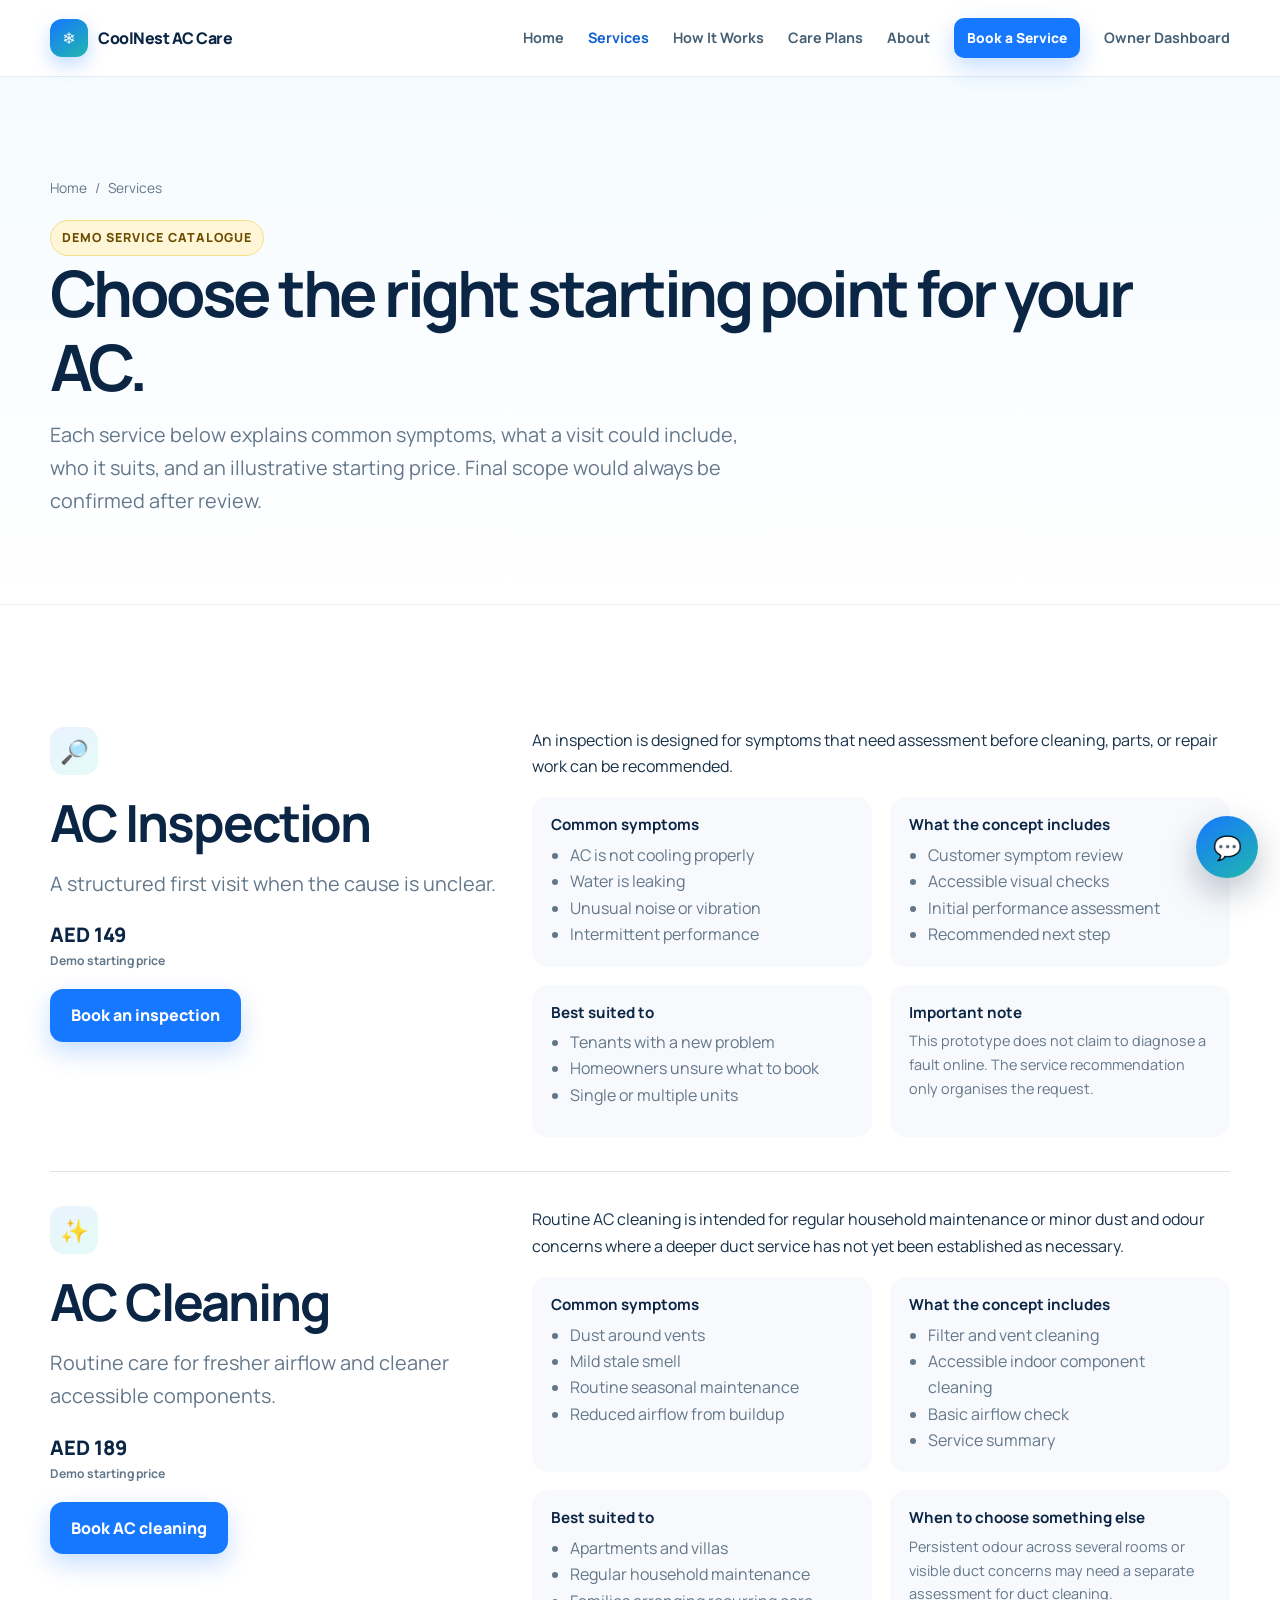
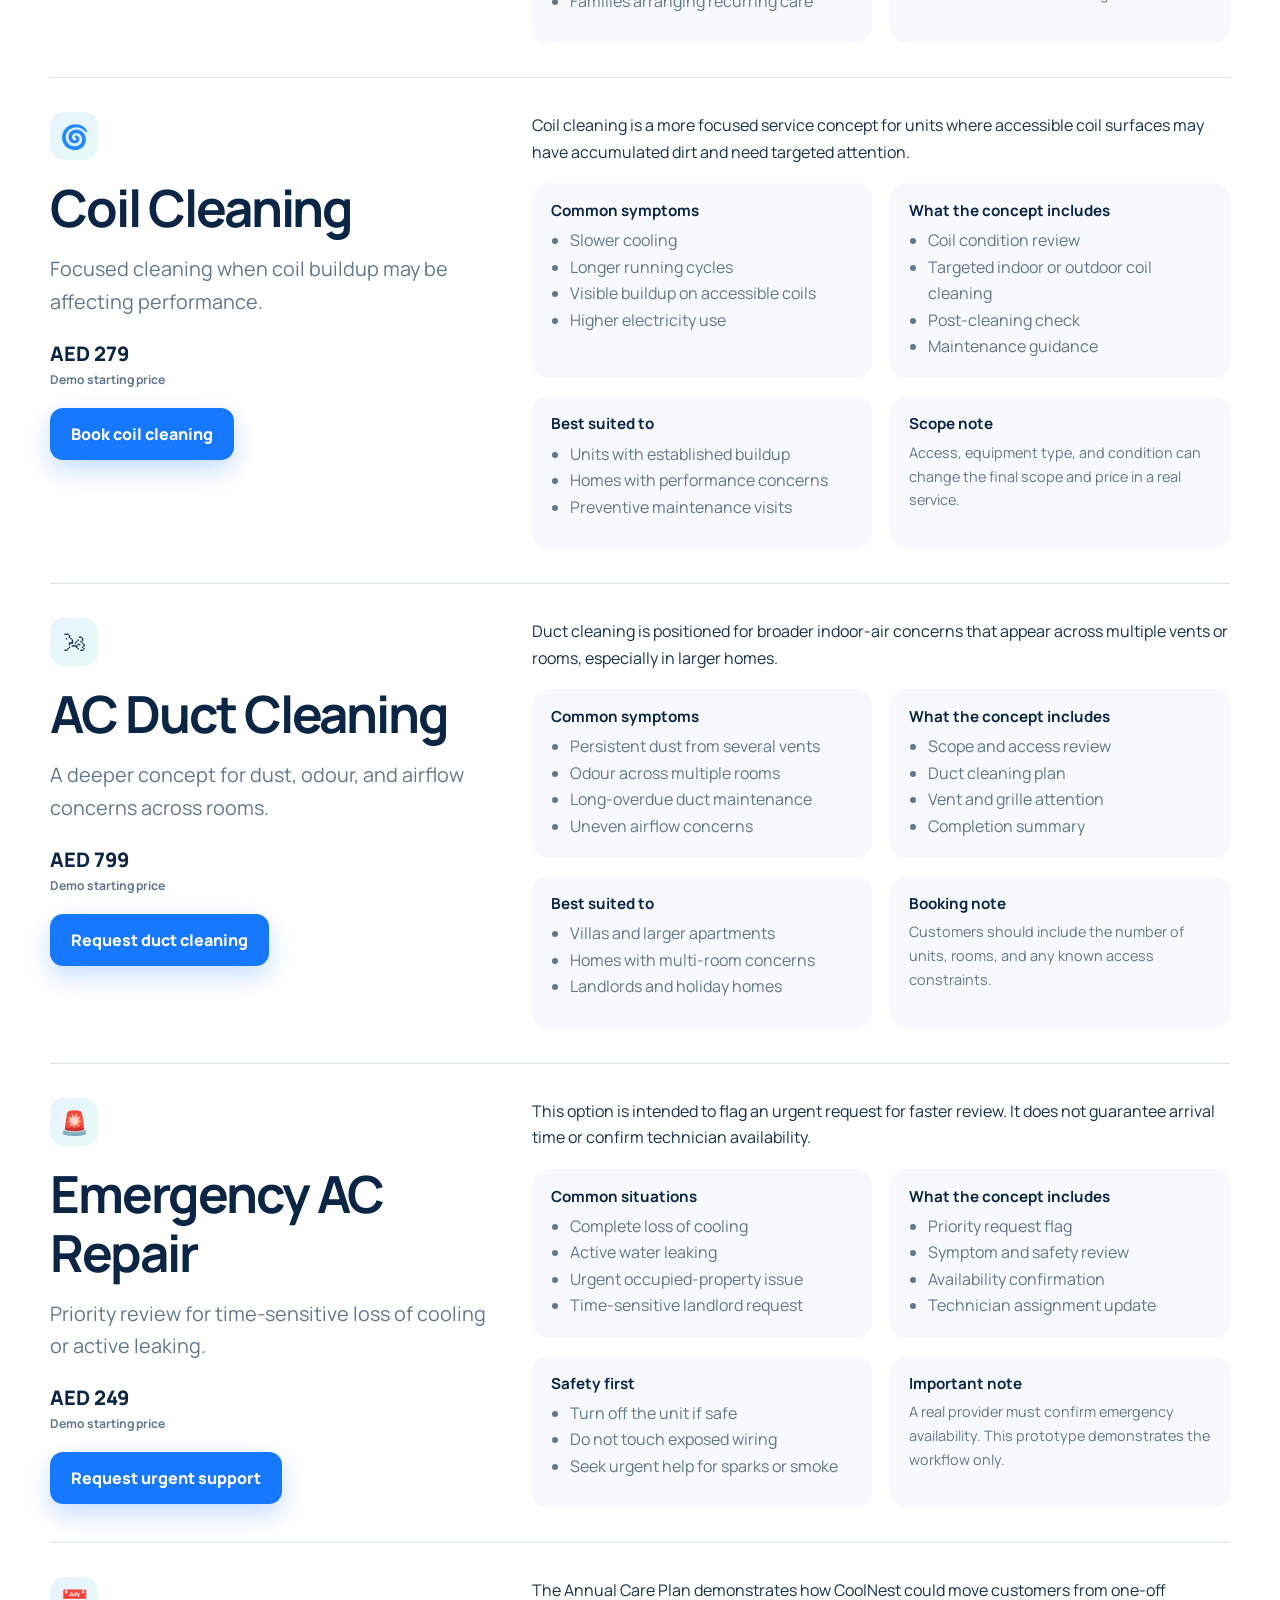
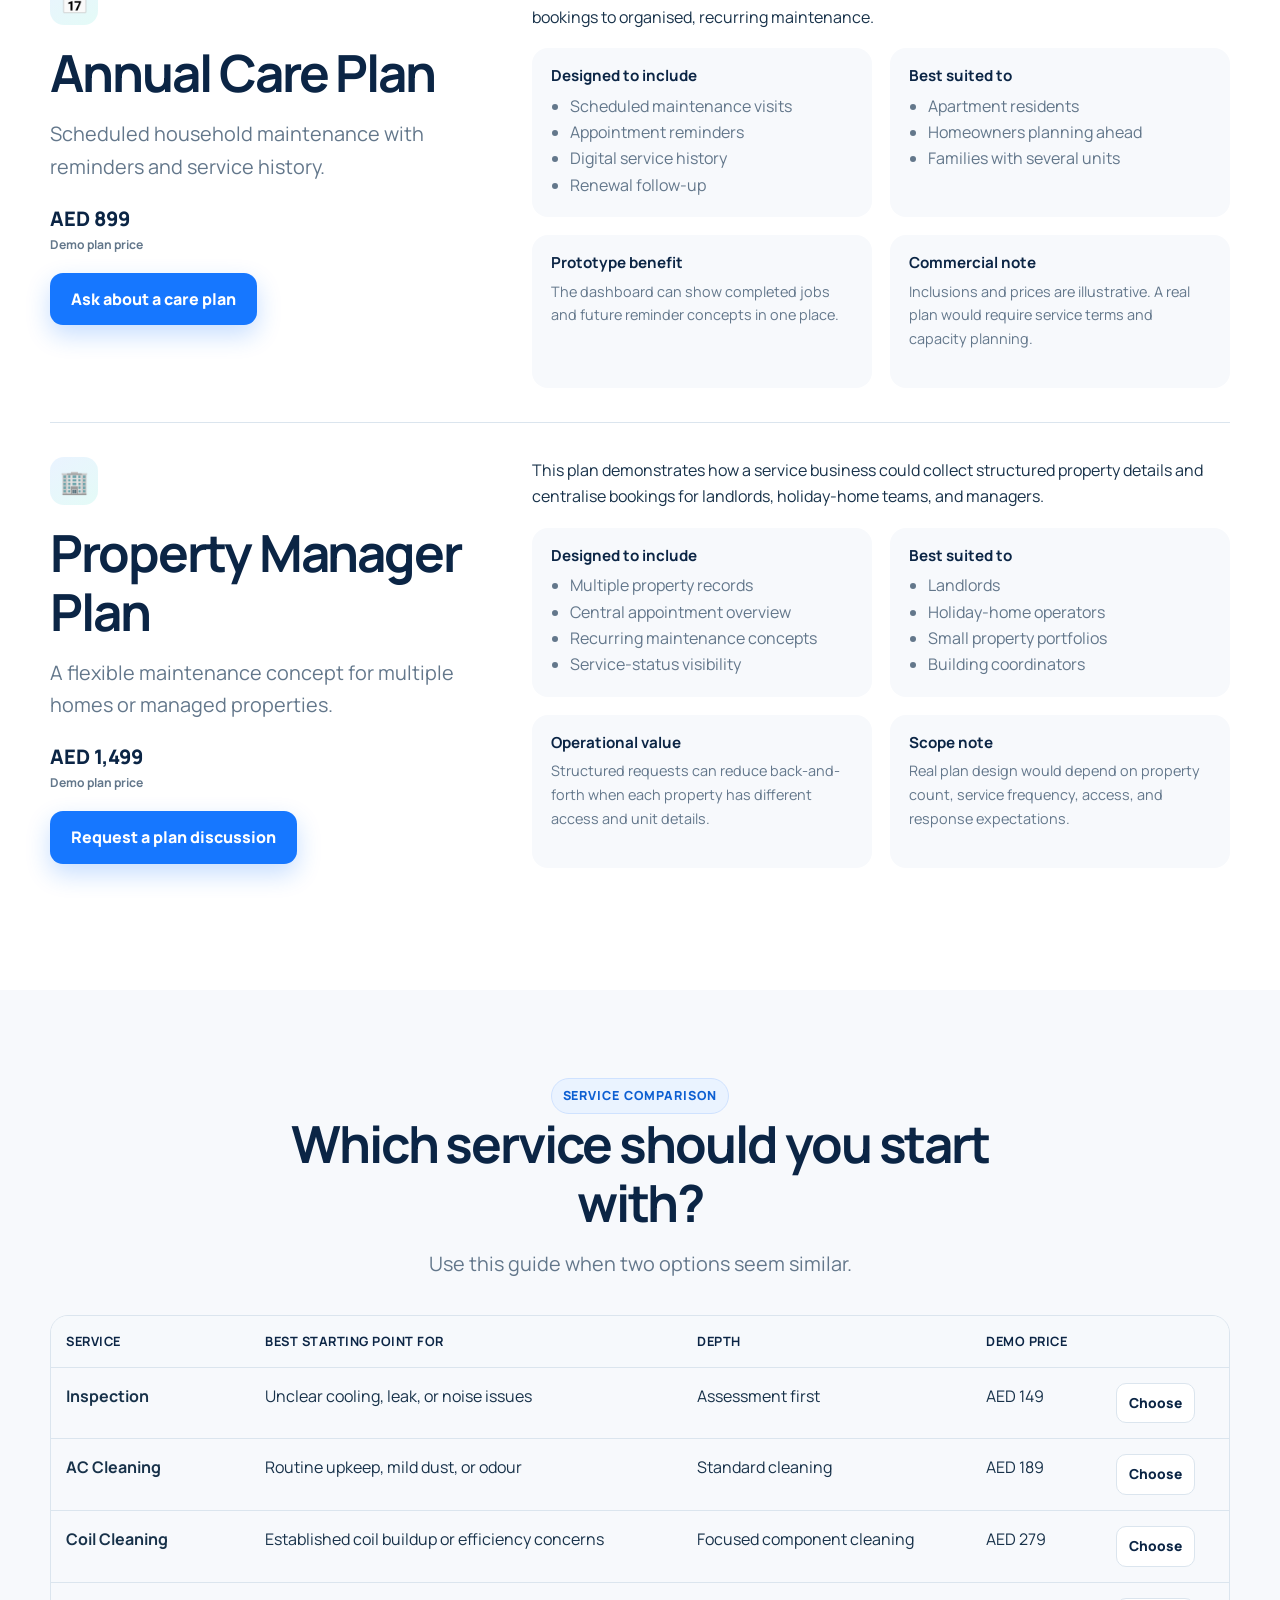
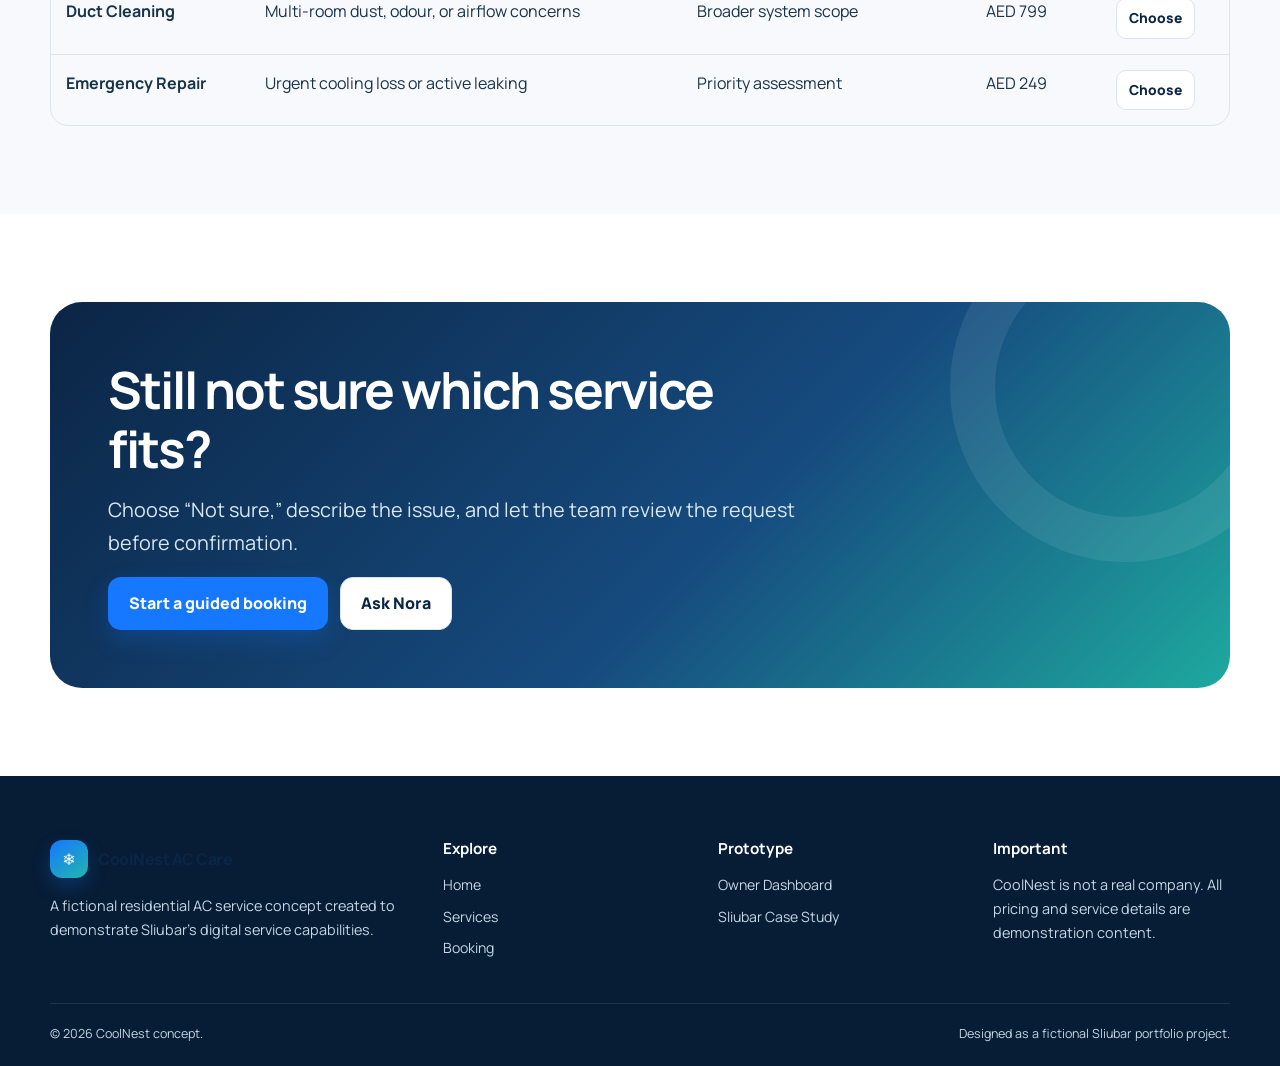
==== services.html @ 74f516a9 "Add files via upload" ====
<!doctype html>
<html lang="en">
<head>
  <meta charset="utf-8"><meta name="viewport" content="width=device-width, initial-scale=1">
  <meta name="description" content="Explore the fictional CoolNest AC Care service range for Dubai apartments and villas.">
  <title>AC Services | CoolNest AC Care</title><link rel="stylesheet" href="styles.css">
</head>
<body>
<a class="skip-link" href="#main">Skip to content</a>
<header class="site-header"><div class="container nav-wrap"><a class="logo" href="index.html"><span class="logo-mark">❄</span><span>CoolNest AC Care</span></a><button class="nav-toggle" type="button" aria-label="Open navigation" aria-expanded="false"><span></span><span></span><span></span></button><nav class="site-nav" aria-label="Main navigation"><a href="index.html">Home</a><a href="services.html" aria-current="page">Services</a><a href="index.html#how-it-works">How It Works</a><a href="index.html#care-plans">Care Plans</a><a href="index.html#about">About</a><a class="btn btn-primary btn-sm" href="booking.html">Book a Service</a><a href="dashboard.html">Owner Dashboard</a></nav></div></header>
<main id="main">
<section class="page-hero"><div class="container"><div class="breadcrumb"><a href="index.html">Home</a><span>/</span><span>Services</span></div><span class="eyebrow prototype-badge">Demo service catalogue</span><h1>Choose the right starting point for your AC.</h1><p class="lead max-copy">Each service below explains common symptoms, what a visit could include, who it suits, and an illustrative starting price. Final scope would always be confirmed after review.</p></div></section>
<section class="section"><div class="container">
  <article class="service-detail" id="inspection"><div class="service-summary"><div class="icon-box">🔎</div><h2>AC Inspection</h2><p class="lead">A structured first visit when the cause is unclear.</p><div class="price">AED 149<small>Demo starting price</small></div><a class="btn btn-primary" href="booking.html?service=AC%20Inspection" style="margin-top:18px">Book an inspection</a></div><div><p>An inspection is designed for symptoms that need assessment before cleaning, parts, or repair work can be recommended.</p><div class="detail-columns"><div class="detail-box"><h4>Common symptoms</h4><ul><li>AC is not cooling properly</li><li>Water is leaking</li><li>Unusual noise or vibration</li><li>Intermittent performance</li></ul></div><div class="detail-box"><h4>What the concept includes</h4><ul><li>Customer symptom review</li><li>Accessible visual checks</li><li>Initial performance assessment</li><li>Recommended next step</li></ul></div><div class="detail-box"><h4>Best suited to</h4><ul><li>Tenants with a new problem</li><li>Homeowners unsure what to book</li><li>Single or multiple units</li></ul></div><div class="detail-box"><h4>Important note</h4><p class="muted small">This prototype does not claim to diagnose a fault online. The service recommendation only organises the request.</p></div></div></div></article>
  <article class="service-detail" id="cleaning"><div class="service-summary"><div class="icon-box">✨</div><h2>AC Cleaning</h2><p class="lead">Routine care for fresher airflow and cleaner accessible components.</p><div class="price">AED 189<small>Demo starting price</small></div><a class="btn btn-primary" href="booking.html?service=AC%20Cleaning" style="margin-top:18px">Book AC cleaning</a></div><div><p>Routine AC cleaning is intended for regular household maintenance or minor dust and odour concerns where a deeper duct service has not yet been established as necessary.</p><div class="detail-columns"><div class="detail-box"><h4>Common symptoms</h4><ul><li>Dust around vents</li><li>Mild stale smell</li><li>Routine seasonal maintenance</li><li>Reduced airflow from buildup</li></ul></div><div class="detail-box"><h4>What the concept includes</h4><ul><li>Filter and vent cleaning</li><li>Accessible indoor component cleaning</li><li>Basic airflow check</li><li>Service summary</li></ul></div><div class="detail-box"><h4>Best suited to</h4><ul><li>Apartments and villas</li><li>Regular household maintenance</li><li>Families arranging recurring care</li></ul></div><div class="detail-box"><h4>When to choose something else</h4><p class="muted small">Persistent odour across several rooms or visible duct concerns may need a separate assessment for duct cleaning.</p></div></div></div></article>
  <article class="service-detail" id="coil-cleaning"><div class="service-summary"><div class="icon-box">🌀</div><h2>Coil Cleaning</h2><p class="lead">Focused cleaning when coil buildup may be affecting performance.</p><div class="price">AED 279<small>Demo starting price</small></div><a class="btn btn-primary" href="booking.html?service=Coil%20Cleaning" style="margin-top:18px">Book coil cleaning</a></div><div><p>Coil cleaning is a more focused service concept for units where accessible coil surfaces may have accumulated dirt and need targeted attention.</p><div class="detail-columns"><div class="detail-box"><h4>Common symptoms</h4><ul><li>Slower cooling</li><li>Longer running cycles</li><li>Visible buildup on accessible coils</li><li>Higher electricity use</li></ul></div><div class="detail-box"><h4>What the concept includes</h4><ul><li>Coil condition review</li><li>Targeted indoor or outdoor coil cleaning</li><li>Post-cleaning check</li><li>Maintenance guidance</li></ul></div><div class="detail-box"><h4>Best suited to</h4><ul><li>Units with established buildup</li><li>Homes with performance concerns</li><li>Preventive maintenance visits</li></ul></div><div class="detail-box"><h4>Scope note</h4><p class="muted small">Access, equipment type, and condition can change the final scope and price in a real service.</p></div></div></div></article>
  <article class="service-detail" id="duct-cleaning"><div class="service-summary"><div class="icon-box">🌬</div><h2>AC Duct Cleaning</h2><p class="lead">A deeper concept for dust, odour, and airflow concerns across rooms.</p><div class="price">AED 799<small>Demo starting price</small></div><a class="btn btn-primary" href="booking.html?service=AC%20Duct%20Cleaning" style="margin-top:18px">Request duct cleaning</a></div><div><p>Duct cleaning is positioned for broader indoor-air concerns that appear across multiple vents or rooms, especially in larger homes.</p><div class="detail-columns"><div class="detail-box"><h4>Common symptoms</h4><ul><li>Persistent dust from several vents</li><li>Odour across multiple rooms</li><li>Long-overdue duct maintenance</li><li>Uneven airflow concerns</li></ul></div><div class="detail-box"><h4>What the concept includes</h4><ul><li>Scope and access review</li><li>Duct cleaning plan</li><li>Vent and grille attention</li><li>Completion summary</li></ul></div><div class="detail-box"><h4>Best suited to</h4><ul><li>Villas and larger apartments</li><li>Homes with multi-room concerns</li><li>Landlords and holiday homes</li></ul></div><div class="detail-box"><h4>Booking note</h4><p class="muted small">Customers should include the number of units, rooms, and any known access constraints.</p></div></div></div></article>
  <article class="service-detail" id="emergency"><div class="service-summary"><div class="icon-box">🚨</div><h2>Emergency AC Repair</h2><p class="lead">Priority review for time-sensitive loss of cooling or active leaking.</p><div class="price">AED 249<small>Demo starting price</small></div><a class="btn btn-primary" href="booking.html?service=Emergency%20Repair&urgency=Emergency" style="margin-top:18px">Request urgent support</a></div><div><p>This option is intended to flag an urgent request for faster review. It does not guarantee arrival time or confirm technician availability.</p><div class="detail-columns"><div class="detail-box"><h4>Common situations</h4><ul><li>Complete loss of cooling</li><li>Active water leaking</li><li>Urgent occupied-property issue</li><li>Time-sensitive landlord request</li></ul></div><div class="detail-box"><h4>What the concept includes</h4><ul><li>Priority request flag</li><li>Symptom and safety review</li><li>Availability confirmation</li><li>Technician assignment update</li></ul></div><div class="detail-box"><h4>Safety first</h4><ul><li>Turn off the unit if safe</li><li>Do not touch exposed wiring</li><li>Seek urgent help for sparks or smoke</li></ul></div><div class="detail-box"><h4>Important note</h4><p class="muted small">A real provider must confirm emergency availability. This prototype demonstrates the workflow only.</p></div></div></div></article>
  <article class="service-detail" id="annual-plan"><div class="service-summary"><div class="icon-box">📅</div><h2>Annual Care Plan</h2><p class="lead">Scheduled household maintenance with reminders and service history.</p><div class="price">AED 899<small>Demo plan price</small></div><a class="btn btn-primary" href="booking.html?service=Annual%20Care%20Plan" style="margin-top:18px">Ask about a care plan</a></div><div><p>The Annual Care Plan demonstrates how CoolNest could move customers from one-off bookings to organised, recurring maintenance.</p><div class="detail-columns"><div class="detail-box"><h4>Designed to include</h4><ul><li>Scheduled maintenance visits</li><li>Appointment reminders</li><li>Digital service history</li><li>Renewal follow-up</li></ul></div><div class="detail-box"><h4>Best suited to</h4><ul><li>Apartment residents</li><li>Homeowners planning ahead</li><li>Families with several units</li></ul></div><div class="detail-box"><h4>Prototype benefit</h4><p class="muted small">The dashboard can show completed jobs and future reminder concepts in one place.</p></div><div class="detail-box"><h4>Commercial note</h4><p class="muted small">Inclusions and prices are illustrative. A real plan would require service terms and capacity planning.</p></div></div></div></article>
  <article class="service-detail" id="manager-plan"><div class="service-summary"><div class="icon-box">🏢</div><h2>Property Manager Plan</h2><p class="lead">A flexible maintenance concept for multiple homes or managed properties.</p><div class="price">AED 1,499<small>Demo plan price</small></div><a class="btn btn-primary" href="booking.html?service=Property%20Manager%20Plan" style="margin-top:18px">Request a plan discussion</a></div><div><p>This plan demonstrates how a service business could collect structured property details and centralise bookings for landlords, holiday-home teams, and managers.</p><div class="detail-columns"><div class="detail-box"><h4>Designed to include</h4><ul><li>Multiple property records</li><li>Central appointment overview</li><li>Recurring maintenance concepts</li><li>Service-status visibility</li></ul></div><div class="detail-box"><h4>Best suited to</h4><ul><li>Landlords</li><li>Holiday-home operators</li><li>Small property portfolios</li><li>Building coordinators</li></ul></div><div class="detail-box"><h4>Operational value</h4><p class="muted small">Structured requests can reduce back-and-forth when each property has different access and unit details.</p></div><div class="detail-box"><h4>Scope note</h4><p class="muted small">Real plan design would depend on property count, service frequency, access, and response expectations.</p></div></div></div></article>
</div></section>
<section class="section section-tint"><div class="container"><div class="center max-copy"><span class="eyebrow">Service comparison</span><h2>Which service should you start with?</h2><p class="lead">Use this guide when two options seem similar.</p></div><div class="comparison-table-wrap" style="margin-top:34px"><table><thead><tr><th>Service</th><th>Best starting point for</th><th>Depth</th><th>Demo price</th><th></th></tr></thead><tbody><tr><td><strong>Inspection</strong></td><td>Unclear cooling, leak, or noise issues</td><td>Assessment first</td><td>AED 149</td><td><a class="btn btn-secondary btn-sm" href="booking.html?service=AC%20Inspection">Choose</a></td></tr><tr><td><strong>AC Cleaning</strong></td><td>Routine upkeep, mild dust, or odour</td><td>Standard cleaning</td><td>AED 189</td><td><a class="btn btn-secondary btn-sm" href="booking.html?service=AC%20Cleaning">Choose</a></td></tr><tr><td><strong>Coil Cleaning</strong></td><td>Established coil buildup or efficiency concerns</td><td>Focused component cleaning</td><td>AED 279</td><td><a class="btn btn-secondary btn-sm" href="booking.html?service=Coil%20Cleaning">Choose</a></td></tr><tr><td><strong>Duct Cleaning</strong></td><td>Multi-room dust, odour, or airflow concerns</td><td>Broader system scope</td><td>AED 799</td><td><a class="btn btn-secondary btn-sm" href="booking.html?service=AC%20Duct%20Cleaning">Choose</a></td></tr><tr><td><strong>Emergency Repair</strong></td><td>Urgent cooling loss or active leaking</td><td>Priority assessment</td><td>AED 249</td><td><a class="btn btn-secondary btn-sm" href="booking.html?service=Emergency%20Repair&urgency=Emergency">Choose</a></td></tr></tbody></table></div></div></section>
<section class="section"><div class="container"><div class="cta-band"><div class="max-copy"><h2>Still not sure which service fits?</h2><p class="lead">Choose “Not sure,” describe the issue, and let the team review the request before confirmation.</p><div class="button-row"><a class="btn btn-primary" href="booking.html?service=Not%20sure">Start a guided booking</a><button class="btn btn-secondary" type="button" onclick="document.getElementById('chatLauncher').click()">Ask Nora</button></div></div></div></div></section>
</main>
<footer class="site-footer"><div class="container"><div class="footer-grid"><div><a class="logo" href="index.html"><span class="logo-mark">❄</span><span>CoolNest AC Care</span></a><p class="small" style="margin-top:16px">A fictional residential AC service concept created to demonstrate Sliubar’s digital service capabilities.</p></div><div><h4>Explore</h4><div class="footer-links"><a href="index.html">Home</a><a href="services.html">Services</a><a href="booking.html">Booking</a></div></div><div><h4>Prototype</h4><div class="footer-links"><a href="dashboard.html">Owner Dashboard</a><a href="case-study.html">Sliubar Case Study</a></div></div><div><h4>Important</h4><p class="small">CoolNest is not a real company. All pricing and service details are demonstration content.</p></div></div><div class="footer-bottom"><span>© <span data-current-year></span> CoolNest concept.</span><span>Designed as a fictional Sliubar portfolio project.</span></div></div></footer>
<button class="chat-launcher" id="chatLauncher" type="button" aria-label="Open Nora, the CoolNest Assistant" aria-expanded="false">💬</button><section class="chat-window" id="chatWindow" aria-label="Nora, the CoolNest Assistant"><header class="chat-header"><span class="avatar">N</span><div class="chat-title"><strong>Nora</strong><small>CoolNest Assistant · simulated</small></div><button class="icon-button" type="button" data-chat-restart aria-label="Restart conversation">↻</button><button class="icon-button" type="button" data-chat-minimize aria-label="Minimise chat">—</button><button class="icon-button" type="button" data-chat-close aria-label="Close chat">×</button></header><div class="chat-body" id="chatBody" aria-live="polite"></div><form class="chat-input-area" id="chatForm"><div class="chat-input-row"><label class="hidden" for="chatInput">Message Nora</label><input id="chatInput" type="text" autocomplete="off" placeholder="Describe the AC problem…"><button type="submit" aria-label="Send message">➤</button></div><p class="chat-safety">For sparks, smoke, burning smells, or electrical concerns, turn off the unit if safe and seek professional support.</p></form></section>
<script src="script.js"></script>
</body></html>
---- styles.css ----
@import url('https://fonts.googleapis.com/css2?family=Manrope:wght@400;500;600;700;800&display=swap');

:root {
  --navy: #0b2545;
  --navy-2: #163b63;
  --blue: #1677ff;
  --blue-dark: #0d5fd2;
  --turquoise: #21b7ad;
  --ice: #eaf7fb;
  --off-white: #f7f9fc;
  --white: #ffffff;
  --text: #18324a;
  --muted: #63778b;
  --line: #dbe5ee;
  --success: #17875f;
  --warning: #a95c00;
  --danger: #b42318;
  --shadow-sm: 0 8px 24px rgba(11, 37, 69, 0.08);
  --shadow-md: 0 18px 50px rgba(11, 37, 69, 0.12);
  --radius-sm: 12px;
  --radius-md: 20px;
  --radius-lg: 30px;
  --container: 1180px;
}

* { box-sizing: border-box; }
html { scroll-behavior: smooth; }
body {
  margin: 0;
  color: var(--text);
  background: var(--white);
  font-family: "Manrope", Inter, ui-sans-serif, system-ui, -apple-system, BlinkMacSystemFont, "Segoe UI", sans-serif;
  line-height: 1.65;
  overflow-x: hidden;
}
img, svg { max-width: 100%; }
a { color: inherit; text-decoration: none; }
button, input, select, textarea { font: inherit; }
button { cursor: pointer; }
:focus-visible { outline: 3px solid rgba(22,119,255,.35); outline-offset: 3px; }

.skip-link {
  position: fixed; left: 16px; top: -80px; z-index: 9999;
  background: var(--navy); color: #fff; padding: 10px 14px; border-radius: 10px;
}
.skip-link:focus { top: 16px; }
.container { width: min(var(--container), calc(100% - 36px)); margin-inline: auto; }
.section { padding: 88px 0; }
.section-sm { padding: 58px 0; }
.section-tint { background: var(--off-white); }
.section-ice { background: linear-gradient(180deg, #f2fbfd 0%, #ffffff 100%); }
.center { text-align: center; }
.max-copy { max-width: 710px; }
.center .max-copy, .max-copy.center { margin-inline: auto; }

.eyebrow {
  display: inline-flex; align-items: center; gap: 8px;
  color: var(--blue-dark); background: #eaf3ff; border: 1px solid #cfe2ff;
  font-size: .78rem; font-weight: 800; letter-spacing: .08em; text-transform: uppercase;
  padding: 7px 11px; border-radius: 999px;
}
.prototype-badge { color: #6d4d00; background: #fff6d8; border-color: #f4df8d; }
h1, h2, h3, h4 { color: var(--navy); line-height: 1.15; margin: 0 0 16px; }
h1 { font-size: clamp(2.55rem, 6vw, 5.1rem); letter-spacing: -.055em; }
h2 { font-size: clamp(2rem, 4vw, 3.2rem); letter-spacing: -.04em; }
h3 { font-size: 1.25rem; }
p { margin: 0 0 18px; }
.lead { font-size: clamp(1.06rem, 2vw, 1.24rem); color: var(--muted); }
.muted { color: var(--muted); }
.small { font-size: .9rem; }
.tiny { font-size: .78rem; }

.btn {
  display: inline-flex; align-items: center; justify-content: center; gap: 9px;
  min-height: 48px; padding: 12px 20px; border-radius: 13px; border: 1px solid transparent;
  font-weight: 800; transition: transform .2s ease, box-shadow .2s ease, background .2s ease;
}
.btn:hover { transform: translateY(-2px); }
.btn-primary { background: var(--blue); color: #fff; box-shadow: 0 10px 24px rgba(22,119,255,.24); }
.btn-primary:hover { background: var(--blue-dark); }
.btn-secondary { background: #fff; color: var(--navy); border-color: var(--line); }
.btn-secondary:hover { box-shadow: var(--shadow-sm); }
.btn-ghost { background: transparent; color: var(--blue-dark); border-color: #cfe2ff; }
.btn-danger { background: #fff0ef; color: var(--danger); border-color: #ffc9c5; }
.btn-sm { min-height: 38px; padding: 8px 12px; font-size: .86rem; border-radius: 10px; }
.btn-block { width: 100%; }
.button-row { display: flex; flex-wrap: wrap; gap: 12px; align-items: center; }
.icon-button {
  border: 1px solid var(--line); background: #fff; color: var(--navy); width: 40px; height: 40px;
  border-radius: 12px; display: grid; place-items: center;
}

.site-header {
  position: sticky; top: 0; z-index: 1000; background: rgba(255,255,255,.92);
  backdrop-filter: blur(16px); border-bottom: 1px solid rgba(219,229,238,.75);
}
.nav-wrap { min-height: 76px; display: flex; align-items: center; justify-content: space-between; gap: 24px; }
.logo { display: inline-flex; align-items: center; gap: 10px; font-weight: 900; color: var(--navy); letter-spacing: -.03em; }
.logo-mark {
  width: 38px; height: 38px; border-radius: 12px; display: grid; place-items: center; color: #fff;
  background: linear-gradient(145deg, var(--blue), var(--turquoise)); box-shadow: 0 8px 18px rgba(22,119,255,.25);
}
.site-nav { display: flex; align-items: center; gap: 24px; }
.site-nav a:not(.btn) { font-size: .9rem; font-weight: 700; color: #456075; }
.site-nav a:hover, .site-nav a[aria-current="page"] { color: var(--blue-dark); }
.nav-toggle { display: none; border: 0; background: transparent; padding: 8px; }
.nav-toggle span { display:block; width:24px; height:2px; background:var(--navy); margin:5px 0; border-radius: 5px; }

.hero {
  position: relative; isolation: isolate; min-height: 720px; display: grid; align-items: center;
  background:
    radial-gradient(circle at 85% 18%, rgba(33,183,173,.16), transparent 28%),
    radial-gradient(circle at 5% 75%, rgba(22,119,255,.12), transparent 34%),
    linear-gradient(180deg,#fff 0%,#f7fbff 100%);
}
.hero-grid { display: grid; grid-template-columns: 1.08fr .92fr; gap: 60px; align-items: center; }
.hero-copy h1 span { color: var(--blue); }
.hero-copy .lead { max-width: 690px; }
.trust-row { display: flex; flex-wrap: wrap; gap: 10px; margin-top: 28px; }
.trust-chip { display: inline-flex; align-items: center; gap: 7px; padding: 9px 12px; border: 1px solid var(--line); background: rgba(255,255,255,.9); border-radius: 999px; font-size: .83rem; font-weight: 700; color: #496176; }
.check-dot { width: 20px; height: 20px; border-radius: 50%; display:grid;place-items:center;background:#ddf7f0;color:var(--success);font-size:.72rem; }
.hero-visual { position: relative; min-height: 520px; }
.visual-shell {
  position:absolute; inset: 18px 10px 18px 46px; border-radius: 40px; overflow: hidden;
  background: linear-gradient(145deg,#0b3155,#1677ff 55%,#24bcb0); box-shadow: var(--shadow-md);
}
.visual-shell::before {
  content:""; position:absolute; inset:0; opacity:.23;
  background-image: radial-gradient(circle at 20% 20%, #fff 0 2px, transparent 3px), radial-gradient(circle at 80% 70%, #fff 0 2px, transparent 3px);
  background-size: 54px 54px, 74px 74px;
}
.ac-unit { position:absolute; left:13%; right:13%; top:16%; height:31%; background:#fff; border-radius:23px; box-shadow:0 20px 50px rgba(0,0,0,.18); }
.ac-unit::before { content:""; position:absolute; left:7%; right:7%; bottom:18%; height:7px; border-radius:10px; background:#e6eef4; }
.ac-unit::after { content:"18°"; position:absolute; right:10%; top:22%; color:var(--blue); font-weight:900; }
.air-wave { position:absolute; width:48%; height:18%; left:26%; top:51%; border:3px solid rgba(255,255,255,.78); border-top:0; border-left-color:transparent; border-right-color:transparent; border-radius:0 0 50% 50%; }
.air-wave.two { top:58%; width:38%; left:31%; opacity:.7; }
.air-wave.three { top:65%; width:28%; left:36%; opacity:.48; }
.visual-card {
  position:absolute; background:rgba(255,255,255,.96); border:1px solid rgba(255,255,255,.8); border-radius:18px;
  padding:16px 18px; box-shadow:0 16px 40px rgba(11,37,69,.2); backdrop-filter:blur(8px);
}
.visual-card strong { display:block; color:var(--navy); }
.visual-card small { color:var(--muted); }
.card-a { top:3px; left:0; }
.card-b { right:0; bottom:35px; }
.card-c { left:5px; bottom:4px; }

.grid-2 { display:grid; grid-template-columns:repeat(2,minmax(0,1fr)); gap:28px; }
.grid-3 { display:grid; grid-template-columns:repeat(3,minmax(0,1fr)); gap:24px; }
.grid-4 { display:grid; grid-template-columns:repeat(4,minmax(0,1fr)); gap:20px; }
.card {
  background:#fff; border:1px solid var(--line); border-radius:var(--radius-md); padding:26px;
  box-shadow:var(--shadow-sm); transition:transform .24s ease, box-shadow .24s ease;
}
.card:hover { transform:translateY(-4px); box-shadow:var(--shadow-md); }
.card-flat { background:#fff; border:1px solid var(--line); border-radius:var(--radius-md); padding:26px; }
.icon-box { width:48px;height:48px;display:grid;place-items:center;border-radius:14px;background:linear-gradient(145deg,#eaf3ff,#e4fbf7);font-size:1.45rem;margin-bottom:18px; }
.price { font-size:1.25rem; font-weight:900; color:var(--navy); }
.price small { font-size:.76rem; color:var(--muted); font-weight:700; display:block; }
.card-footer { margin-top:22px; display:flex; justify-content:space-between; align-items:end; gap:16px; }

.diagnosis-wrap { display:grid; grid-template-columns:1fr .88fr; gap:32px; align-items:start; }
.issue-grid { display:grid; grid-template-columns:repeat(2,minmax(0,1fr)); gap:12px; }
.issue-button {
  border:1px solid var(--line); background:#fff; color:var(--text); border-radius:14px; padding:15px;
  text-align:left; font-weight:750; min-height:58px; transition:.2s;
}
.issue-button:hover,.issue-button.active { border-color:var(--blue); background:#f1f7ff; color:var(--blue-dark); }
.recommendation-card { position:sticky;top:110px;background:linear-gradient(145deg,var(--navy),var(--navy-2));color:#fff;border-radius:var(--radius-lg);padding:32px;min-height:310px;box-shadow:var(--shadow-md); }
.recommendation-card h3 { color:#fff; font-size:1.7rem; }
.recommendation-card p { color:#d7e6f3; }
.recommendation-card .eyebrow { color:#c9e9ff;background:rgba(255,255,255,.08);border-color:rgba(255,255,255,.18); }

.step-row { counter-reset:steps; }
.step-card { position:relative; padding-top:70px; }
.step-card::before { counter-increment:steps;content:counter(steps);position:absolute;top:0;left:0;width:48px;height:48px;display:grid;place-items:center;border-radius:15px;background:var(--navy);color:#fff;font-weight:900; }
.plan-card.featured { border-color:#9cd7d2; background:linear-gradient(180deg,#f4fffd,#fff); transform:translateY(-8px); }
.plan-card.featured:hover { transform:translateY(-12px); }
.plan-list, .check-list { list-style:none; padding:0; margin:18px 0 0; }
.plan-list li, .check-list li { position:relative; padding-left:28px; margin:10px 0; color:#4d6578; }
.plan-list li::before,.check-list li::before { content:"✓";position:absolute;left:0;color:var(--success);font-weight:900; }

.assistant-preview { display:grid;grid-template-columns:.85fr 1.15fr;gap:42px;align-items:center;background:linear-gradient(145deg,#f0f8ff,#f0fffc);border:1px solid #d7ebf0;border-radius:32px;padding:48px; }
.preview-chat { background:#fff;border:1px solid var(--line);border-radius:24px;box-shadow:var(--shadow-md);overflow:hidden; }
.preview-chat-head { background:var(--navy);color:#fff;padding:16px 18px;display:flex;align-items:center;gap:12px; }
.avatar { width:36px;height:36px;border-radius:50%;display:grid;place-items:center;background:linear-gradient(145deg,var(--blue),var(--turquoise));color:#fff;font-weight:900; }
.preview-chat-body { padding:20px; }
.bubble-preview { max-width:80%;padding:12px 14px;border-radius:16px;margin:9px 0;background:#edf4f9; }
.bubble-preview.user { margin-left:auto;background:#e8f1ff;color:var(--navy); }
.area-tags { display:flex;flex-wrap:wrap;gap:10px;justify-content:center; }
.area-tag { padding:11px 15px;border-radius:999px;border:1px solid var(--line);background:#fff;font-weight:750;color:#496176; }

.faq-list { max-width:850px;margin:36px auto 0; }
.faq-item { border-bottom:1px solid var(--line); }
.faq-question { width:100%;border:0;background:transparent;padding:22px 4px;display:flex;justify-content:space-between;gap:20px;text-align:left;color:var(--navy);font-weight:850;font-size:1.02rem; }
.faq-answer { max-height:0;overflow:hidden;transition:max-height .3s ease; }
.faq-answer p { color:var(--muted);padding:0 4px 22px; }
.faq-item.open .faq-answer { max-height:220px; }
.faq-item.open .faq-icon { transform:rotate(45deg); }
.faq-icon { transition:.25s; }

.cta-band { border-radius:32px;padding:58px;background:linear-gradient(135deg,var(--navy),#164b7f 58%,#1ea99f);color:#fff;position:relative;overflow:hidden; }
.cta-band h2,.cta-band h3 { color:#fff; }
.cta-band p { color:#d8e8f3; }
.cta-band::after { content:"";position:absolute;width:260px;height:260px;border:45px solid rgba(255,255,255,.08);border-radius:50%;right:-70px;top:-90px; }

.page-hero { padding:100px 0 68px;background:linear-gradient(180deg,#f5fbff,#fff);border-bottom:1px solid #edf2f6; }
.page-hero h1 { font-size:clamp(2.55rem,5vw,4.25rem); }
.breadcrumb { display:flex;gap:8px;align-items:center;font-size:.86rem;color:var(--muted);margin-bottom:20px; }
.service-detail { display:grid;grid-template-columns:.78fr 1.22fr;gap:36px;align-items:start;padding:34px 0;border-bottom:1px solid var(--line); }
.service-detail:last-child { border-bottom:0; }
.service-summary { position:sticky;top:110px; }
.detail-columns { display:grid;grid-template-columns:repeat(2,minmax(0,1fr));gap:18px; }
.detail-box { background:var(--off-white);border-radius:16px;padding:19px; }
.detail-box h4 { font-size:.95rem;margin-bottom:8px; }
.detail-box ul { margin:0;padding-left:19px;color:var(--muted); }
.comparison-table-wrap { overflow-x:auto;border:1px solid var(--line);border-radius:18px; }
table { width:100%;border-collapse:collapse; }
th,td { text-align:left;padding:15px;border-bottom:1px solid var(--line);vertical-align:top; }
th { background:#f6f9fc;color:var(--navy);font-size:.8rem;text-transform:uppercase;letter-spacing:.04em; }
tr:last-child td { border-bottom:0; }

.booking-layout { display:grid;grid-template-columns:1fr 340px;gap:34px;align-items:start; }
.booking-card { background:#fff;border:1px solid var(--line);border-radius:26px;box-shadow:var(--shadow-sm);padding:32px; }
.progress-steps { display:grid;grid-template-columns:repeat(5,1fr);gap:8px;margin-bottom:34px; }
.progress-step { text-align:center;position:relative;color:#8a9bad;font-size:.7rem;font-weight:800; }
.progress-step::before { content:"";display:block;width:34px;height:34px;margin:0 auto 7px;border-radius:50%;background:#edf2f6;border:2px solid #dce6ee; }
.progress-step.active::before,.progress-step.done::before { background:var(--blue);border-color:var(--blue);box-shadow:0 0 0 5px rgba(22,119,255,.10); }
.progress-step.done::before { content:"✓";color:#fff;display:grid;place-items:center;font-size:.9rem; }
.progress-step.active { color:var(--blue-dark); }
.form-step { display:none; }
.form-step.active { display:block; animation:fadeUp .28s ease; }
@keyframes fadeUp { from{opacity:0;transform:translateY(8px)}to{opacity:1;transform:none} }
.form-grid { display:grid;grid-template-columns:repeat(2,minmax(0,1fr));gap:18px; }
.form-group { display:flex;flex-direction:column;gap:7px; }
.form-group.full { grid-column:1/-1; }
label { color:var(--navy);font-weight:800;font-size:.9rem; }
input,select,textarea { width:100%;border:1px solid #cfdbe5;border-radius:12px;padding:12px 13px;background:#fff;color:var(--text);min-height:48px; }
textarea { min-height:120px;resize:vertical; }
input:focus,select:focus,textarea:focus { border-color:var(--blue);outline:3px solid rgba(22,119,255,.11); }
.field-error { min-height:18px;color:var(--danger);font-size:.78rem; }
.invalid { border-color:var(--danger)!important;background:#fff8f7!important; }
.choice-grid { display:grid;grid-template-columns:repeat(2,minmax(0,1fr));gap:12px; }
.choice-card { position:relative; }
.choice-card input { position:absolute;opacity:0;pointer-events:none; }
.choice-card label { display:block;border:1px solid var(--line);border-radius:14px;padding:15px;background:#fff;cursor:pointer;min-height:72px; }
.choice-card input:checked + label { border-color:var(--blue);background:#f1f7ff;box-shadow:0 0 0 3px rgba(22,119,255,.08); }
.form-actions { display:flex;justify-content:space-between;gap:12px;margin-top:28px;border-top:1px solid var(--line);padding-top:22px; }
.booking-sidebar { position:sticky;top:105px; }
.summary-list { margin:0;display:grid;gap:12px; }
.summary-row { display:flex;justify-content:space-between;gap:16px;padding-bottom:11px;border-bottom:1px solid var(--line);font-size:.88rem; }
.summary-row dt { color:var(--muted); }
.summary-row dd { margin:0;text-align:right;font-weight:800;color:var(--navy); }
.review-box { background:var(--off-white);border-radius:18px;padding:22px; }
.alert { border-radius:14px;padding:14px 16px;margin:14px 0; }
.alert-info { background:#eef6ff;border:1px solid #cfe2ff;color:#244e7a; }
.alert-danger { background:#fff3f2;border:1px solid #ffcbc7;color:#7c251f; }

.confirm-shell { max-width:900px;margin:0 auto; }
.success-icon { width:76px;height:76px;border-radius:50%;display:grid;place-items:center;margin:0 auto 20px;background:#dcf8ed;color:var(--success);font-size:2rem;font-weight:900; }
.reference-box { display:inline-flex;gap:10px;align-items:center;background:var(--navy);color:#fff;padding:11px 16px;border-radius:12px;font-weight:900;letter-spacing:.04em; }
.timeline { display:grid;grid-template-columns:repeat(5,1fr);gap:0;margin-top:34px; }
.timeline-step { position:relative;text-align:center;padding:0 8px;color:var(--muted);font-size:.8rem; }
.timeline-step::before { content:"";width:34px;height:34px;border-radius:50%;display:grid;place-items:center;margin:0 auto 10px;background:#e8f3ff;border:2px solid #afd2ff;position:relative;z-index:2; }
.timeline-step::after { content:"";position:absolute;height:2px;background:#cfe2ff;top:16px;left:50%;right:-50%;z-index:1; }
.timeline-step:last-child::after { display:none; }
.timeline-step.active::before { content:"✓";background:var(--blue);border-color:var(--blue);color:#fff;font-weight:900; }

.chat-launcher { position:fixed;right:22px;bottom:22px;z-index:1400;border:0;width:62px;height:62px;border-radius:50%;background:linear-gradient(145deg,var(--blue),var(--turquoise));color:#fff;box-shadow:0 14px 34px rgba(11,37,69,.28);font-size:1.45rem; }
.chat-window { position:fixed;right:22px;bottom:96px;width:min(390px,calc(100vw - 28px));height:min(590px,calc(100vh - 130px));z-index:1400;background:#fff;border:1px solid var(--line);border-radius:24px;box-shadow:0 24px 70px rgba(11,37,69,.24);display:none;overflow:hidden; }
.chat-window.open { display:flex;flex-direction:column;animation:fadeUp .25s ease; }
.chat-window.minimized { height:68px; }
.chat-window.minimized .chat-body,.chat-window.minimized .chat-input-area { display:none; }
.chat-header { background:var(--navy);color:#fff;padding:14px 15px;display:flex;align-items:center;gap:11px; }
.chat-title { flex:1;line-height:1.2; }
.chat-title strong { display:block; }
.chat-title small { color:#c9dcea; }
.chat-header .icon-button { background:rgba(255,255,255,.08);border-color:rgba(255,255,255,.15);color:#fff;width:34px;height:34px; }
.chat-body { flex:1;overflow-y:auto;padding:18px;background:#f6f9fc; }
.chat-message { max-width:84%;margin:8px 0;padding:11px 13px;border-radius:16px;background:#fff;border:1px solid #e4ebf1;box-shadow:0 4px 12px rgba(11,37,69,.04);font-size:.9rem; }
.chat-message.user { margin-left:auto;background:#eaf3ff;border-color:#d3e5ff; }
.chat-message.assistant { border-bottom-left-radius:5px; }
.chat-message.user { border-bottom-right-radius:5px; }
.suggestions { display:flex;flex-wrap:wrap;gap:7px;margin:10px 0 5px; }
.suggestion { border:1px solid #bfd8f9;background:#fff;color:var(--blue-dark);border-radius:999px;padding:8px 10px;font-size:.78rem;font-weight:800; }
.typing { display:inline-flex;gap:4px;padding:12px; }
.typing i { width:6px;height:6px;border-radius:50%;background:#91a5b8;animation:blink 1s infinite; }
.typing i:nth-child(2){animation-delay:.15s}.typing i:nth-child(3){animation-delay:.3s}
@keyframes blink{0%,80%,100%{opacity:.3;transform:translateY(0)}40%{opacity:1;transform:translateY(-3px)}}
.chat-input-area { border-top:1px solid var(--line);padding:12px;background:#fff; }
.chat-input-row { display:flex;gap:8px; }
.chat-input-row input { min-height:44px; }
.chat-input-row button { border:0;background:var(--blue);color:#fff;border-radius:12px;width:46px; }
.chat-safety { font-size:.68rem;color:var(--muted);margin-top:7px;line-height:1.35; }

.login-shell { min-height:100vh;display:grid;place-items:center;background:radial-gradient(circle at top right,rgba(33,183,173,.16),transparent 30%),linear-gradient(160deg,#eef7ff,#fff);padding:22px; }
.login-card { width:min(450px,100%);background:#fff;border:1px solid var(--line);border-radius:26px;padding:34px;box-shadow:var(--shadow-md); }
.demo-credentials { background:#f4f8fb;border:1px dashed #b9cbd9;border-radius:14px;padding:14px;margin:18px 0;font-size:.88rem; }
.dashboard-page { background:#f4f7fa;min-height:100vh; }
.dashboard-shell { display:grid;grid-template-columns:250px 1fr;min-height:100vh; }
.dashboard-sidebar { background:var(--navy);color:#fff;padding:24px 18px;position:sticky;top:0;height:100vh; }
.dashboard-sidebar .logo { color:#fff;margin-bottom:34px; }
.dashboard-nav { display:grid;gap:8px; }
.dashboard-nav a { padding:11px 12px;border-radius:10px;color:#c9dcea;font-weight:700;font-size:.9rem; }
.dashboard-nav a.active,.dashboard-nav a:hover { background:rgba(255,255,255,.1);color:#fff; }
.dashboard-main { min-width:0;padding:30px; }
.dashboard-top { display:flex;justify-content:space-between;gap:16px;align-items:center;margin-bottom:26px; }
.stat-grid { display:grid;grid-template-columns:repeat(3,minmax(0,1fr));gap:16px; }
.stat-card { background:#fff;border:1px solid var(--line);border-radius:18px;padding:20px; }
.stat-card .stat-value { font-size:1.9rem;font-weight:900;color:var(--navy);line-height:1; }
.stat-card .stat-label { color:var(--muted);font-size:.82rem;margin-top:8px; }
.dashboard-section { background:#fff;border:1px solid var(--line);border-radius:20px;padding:22px;margin-top:20px;box-shadow:0 8px 20px rgba(11,37,69,.04); }
.dashboard-section-head { display:flex;justify-content:space-between;align-items:center;gap:12px;margin-bottom:18px; }
.dashboard-filters { display:grid;grid-template-columns:1.4fr repeat(3,1fr);gap:10px;margin-bottom:16px; }
.table-wrap { overflow-x:auto; }
.dashboard-table { min-width:980px; }
.status-pill,.urgency-pill,.demo-pill { display:inline-flex;align-items:center;border-radius:999px;padding:5px 9px;font-size:.72rem;font-weight:850;white-space:nowrap; }
.status-new { background:#e9f3ff;color:#0d5faf; }
.status-contacted { background:#fff4d9;color:#8a5d00; }
.status-confirmed { background:#e5f8f0;color:#147253; }
.status-technician-assigned { background:#eeeaff;color:#5947a8; }
.status-in-progress { background:#e6f8fb;color:#0c7280; }
.status-completed { background:#e4f7e8;color:#236b35; }
.status-cancelled { background:#f5eeee;color:#8a3c3c; }
.urgency-emergency { background:#ffe6e3;color:#a5291f; }
.urgency-as-soon-as-possible { background:#fff0db;color:#9b5a00; }
.urgency-within-a-few-days { background:#edf3ff;color:#315f9b; }
.urgency-routine { background:#edf4ef;color:#456952; }
.demo-pill { background:#fff6d8;color:#755400; }
.actions-cell { display:flex;gap:6px; }
.empty-state { text-align:center;padding:44px 18px;color:var(--muted); }
.analytics-grid { display:grid;grid-template-columns:repeat(2,minmax(0,1fr));gap:18px; }
.chart-list { display:grid;gap:12px; }
.chart-row { display:grid;grid-template-columns:135px 1fr 34px;gap:10px;align-items:center;font-size:.78rem; }
.chart-bar-track { height:10px;background:#edf2f6;border-radius:999px;overflow:hidden; }
.chart-bar { height:100%;background:linear-gradient(90deg,var(--blue),var(--turquoise));border-radius:999px; }
.detail-drawer { position:fixed;inset:0;z-index:1600;background:rgba(5,22,39,.48);display:none;justify-content:flex-end; }
.detail-drawer.open { display:flex; }
.drawer-panel { width:min(560px,100%);height:100%;overflow-y:auto;background:#fff;padding:26px;box-shadow:-20px 0 60px rgba(0,0,0,.15); }
.drawer-head { display:flex;justify-content:space-between;align-items:center;gap:12px;border-bottom:1px solid var(--line);padding-bottom:16px;margin-bottom:20px; }
.timeline-list { list-style:none;margin:0;padding:0 0 0 18px;border-left:2px solid #dce8f2; }
.timeline-list li { position:relative;padding:0 0 19px 18px;color:var(--muted); }
.timeline-list li::before { content:"";position:absolute;width:10px;height:10px;border-radius:50%;background:var(--blue);left:-24px;top:7px; }
.reminder-grid { display:grid;grid-template-columns:repeat(3,minmax(0,1fr));gap:14px; }
.reminder-card { border:1px solid var(--line);border-radius:15px;padding:16px;background:#fbfdff; }

.flow-line { display:grid;grid-template-columns:repeat(4,1fr);gap:14px;position:relative; }
.flow-node { background:#fff;border:1px solid var(--line);border-radius:16px;padding:18px;position:relative;z-index:2; }
.flow-node .node-num { width:30px;height:30px;border-radius:10px;background:#e9f3ff;color:var(--blue-dark);display:grid;place-items:center;font-weight:900;margin-bottom:12px; }
.before-after { display:grid;grid-template-columns:1fr 1fr;gap:22px; }
.before-card,.after-card { border-radius:22px;padding:28px; }
.before-card { background:#fff5f3;border:1px solid #ffd9d3; }
.after-card { background:#effbf7;border:1px solid #ccefe1; }
.scope-grid { display:grid;grid-template-columns:repeat(3,minmax(0,1fr));gap:15px; }
.scope-item { border:1px solid var(--line);border-radius:14px;padding:16px;background:#fff; }

.site-footer { background:#071d35;color:#c6d7e5;padding:64px 0 22px; }
.footer-grid { display:grid;grid-template-columns:1.5fr repeat(3,1fr);gap:38px; }
.site-footer h4 { color:#fff;font-size:.95rem; }
.footer-links { display:grid;gap:8px;font-size:.88rem; }
.footer-links a:hover { color:#fff; }
.footer-bottom { border-top:1px solid rgba(255,255,255,.1);margin-top:40px;padding-top:20px;display:flex;justify-content:space-between;gap:16px;flex-wrap:wrap;font-size:.78rem; }

.hidden { display:none!important; }
.no-scroll { overflow:hidden; }

@media (max-width: 1000px) {
  .site-nav { position:fixed;left:18px;right:18px;top:82px;background:#fff;border:1px solid var(--line);border-radius:18px;padding:18px;box-shadow:var(--shadow-md);display:none;flex-direction:column;align-items:stretch;gap:7px; }
  .site-nav.open { display:flex; }
  .site-nav a { padding:10px 8px; }
  .nav-toggle { display:block; }
  .hero-grid,.diagnosis-wrap,.assistant-preview,.service-detail,.booking-layout { grid-template-columns:1fr; }
  .hero { min-height:auto;padding:75px 0; }
  .hero-visual { min-height:470px; }
  .recommendation-card,.service-summary,.booking-sidebar { position:static; }
  .grid-4 { grid-template-columns:repeat(2,minmax(0,1fr)); }
  .grid-3,.scope-grid { grid-template-columns:repeat(2,minmax(0,1fr)); }
  .dashboard-shell { grid-template-columns:1fr; }
  .dashboard-sidebar { position:static;height:auto;padding:16px 20px;display:flex;align-items:center;justify-content:space-between; }
  .dashboard-sidebar .logo { margin:0; }
  .dashboard-nav { display:none; }
  .stat-grid { grid-template-columns:repeat(2,minmax(0,1fr)); }
  .dashboard-filters { grid-template-columns:repeat(2,minmax(0,1fr)); }
  .footer-grid { grid-template-columns:repeat(2,minmax(0,1fr)); }
}

@media (max-width: 720px) {
  .section { padding:66px 0; }
  .section-sm { padding:46px 0; }
  .container { width:min(100% - 26px,var(--container)); }
  .hero-copy h1 { font-size:clamp(2.45rem,13vw,4rem); }
  .hero-visual { min-height:390px; }
  .visual-shell { inset:20px 3px 20px 25px; }
  .visual-card { padding:12px 13px; }
  .card-a { left:0; }
  .card-b { right:0; }
  .grid-2,.grid-3,.grid-4,.detail-columns,.before-after,.analytics-grid,.reminder-grid,.scope-grid { grid-template-columns:1fr; }
  .issue-grid,.choice-grid,.form-grid { grid-template-columns:1fr; }
  .form-group.full { grid-column:auto; }
  .assistant-preview,.cta-band { padding:30px 22px; }
  .progress-steps { gap:2px; }
  .progress-step span { display:none; }
  .booking-card { padding:22px 17px; }
  .form-actions { flex-direction:column-reverse; }
  .form-actions .btn { width:100%; }
  .timeline { grid-template-columns:1fr;gap:16px; }
  .timeline-step { text-align:left;padding-left:50px;min-height:36px; }
  .timeline-step::before { position:absolute;left:0;top:0; }
  .timeline-step::after { width:2px;height:calc(100% + 16px);left:16px;top:32px;right:auto; }
  .flow-line { grid-template-columns:1fr; }
  .stat-grid { grid-template-columns:1fr; }
  .dashboard-main { padding:20px 13px; }
  .dashboard-top { align-items:flex-start;flex-direction:column; }
  .dashboard-filters { grid-template-columns:1fr; }
  .chart-row { grid-template-columns:105px 1fr 28px; }
  .footer-grid { grid-template-columns:1fr; }
  .chat-launcher { right:14px;bottom:14px; }
  .chat-window { right:14px;bottom:86px; }
}
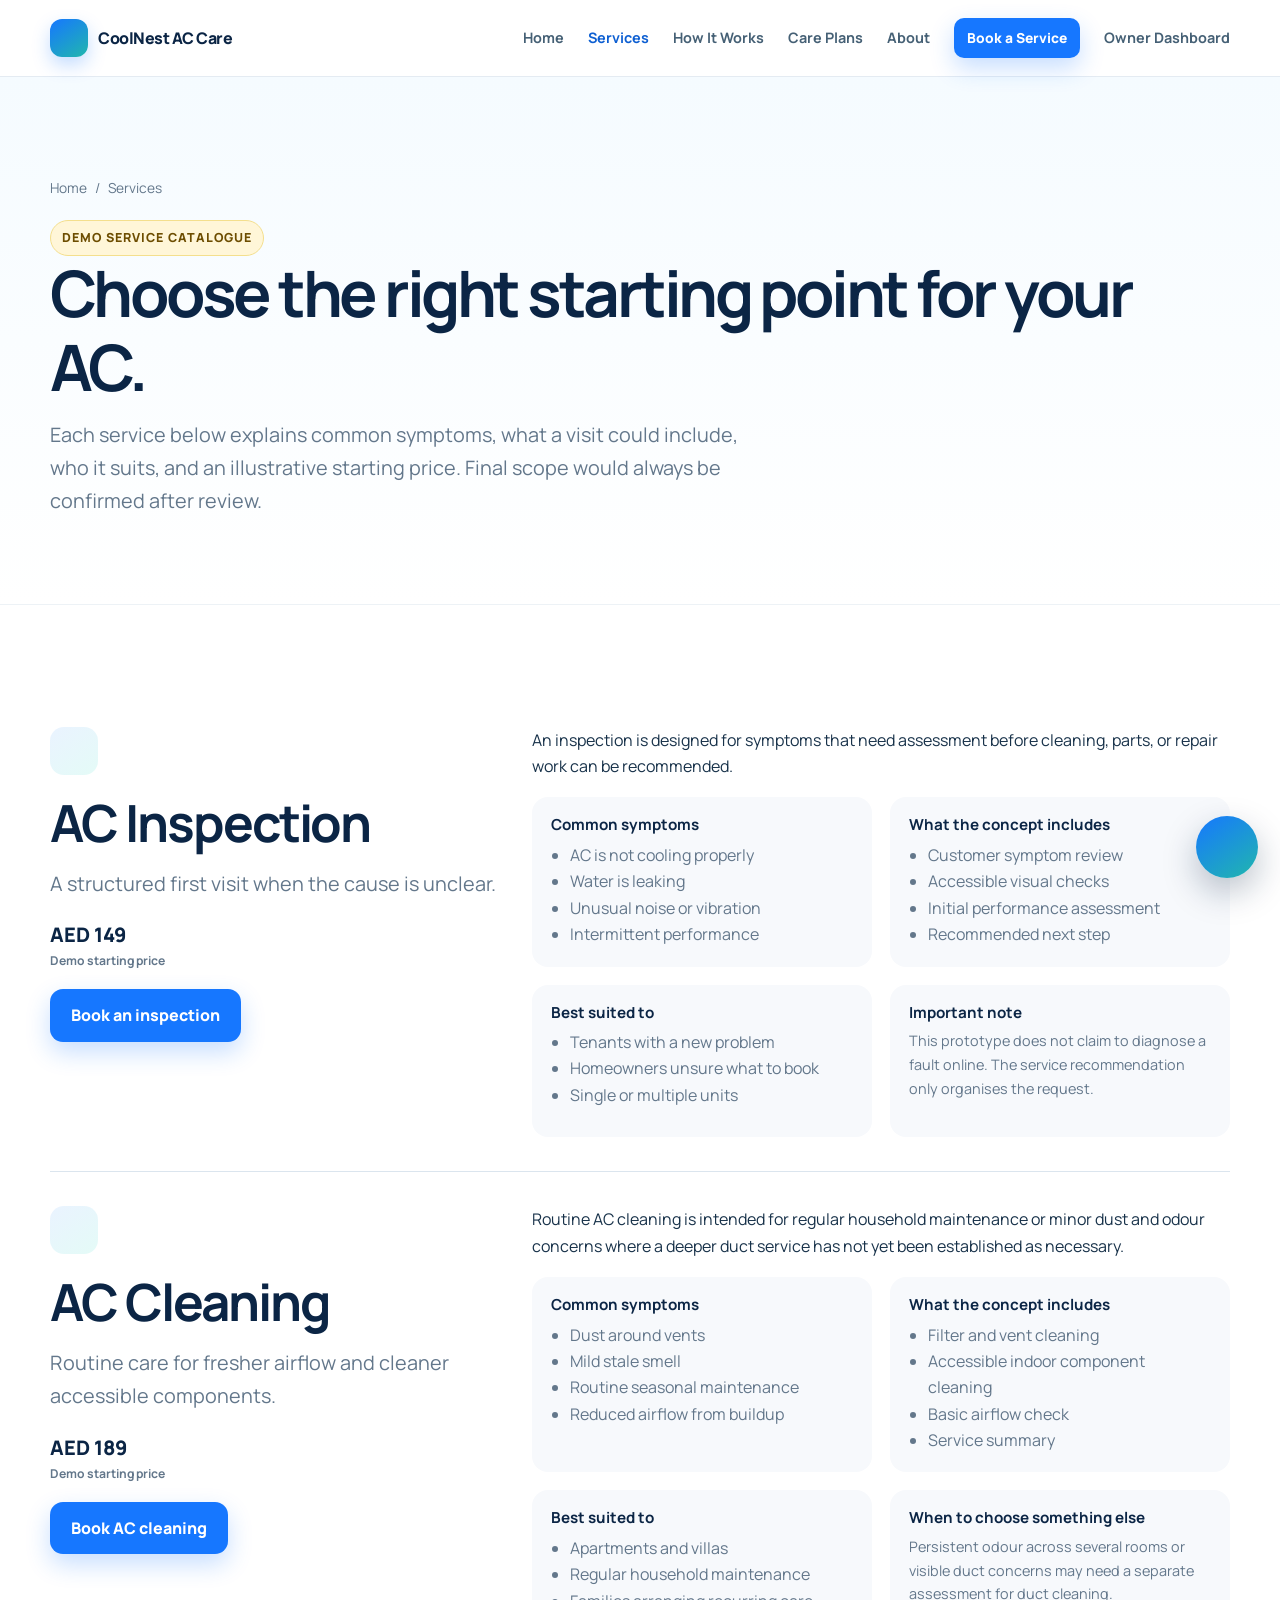
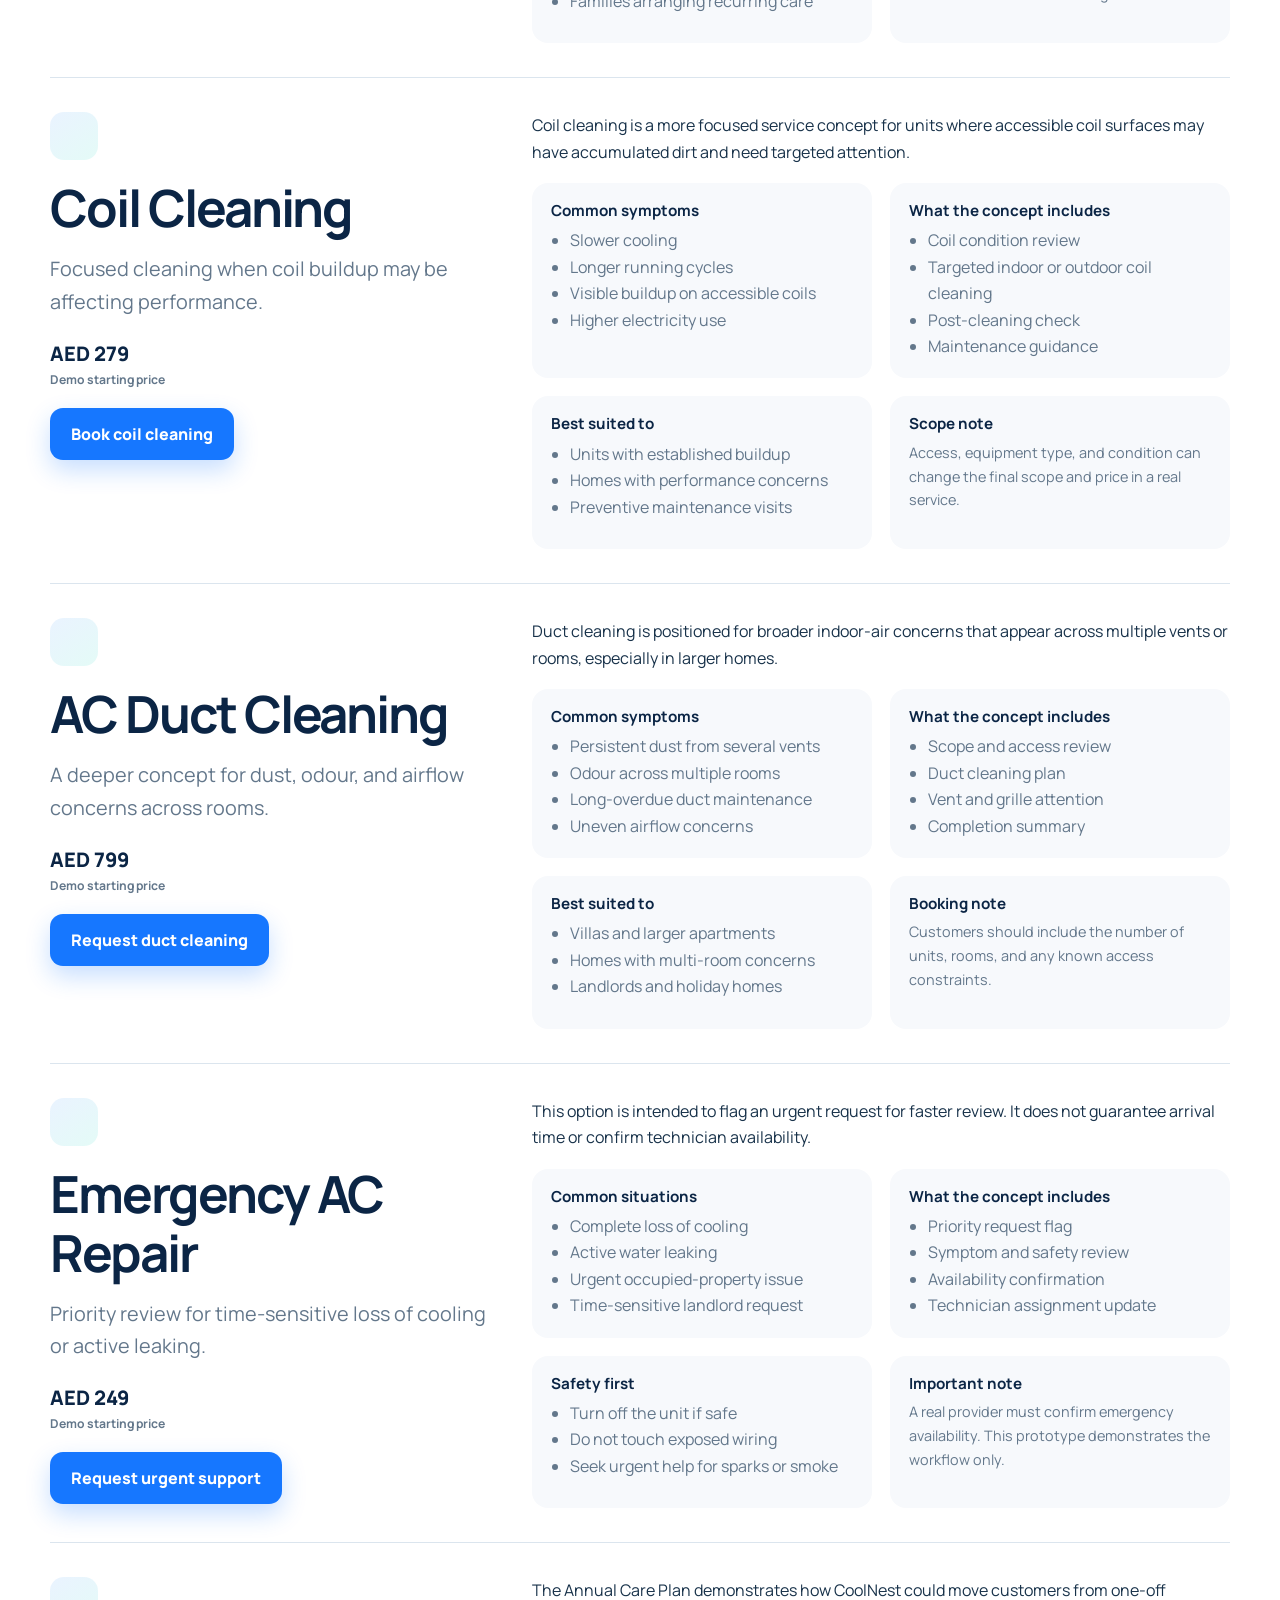
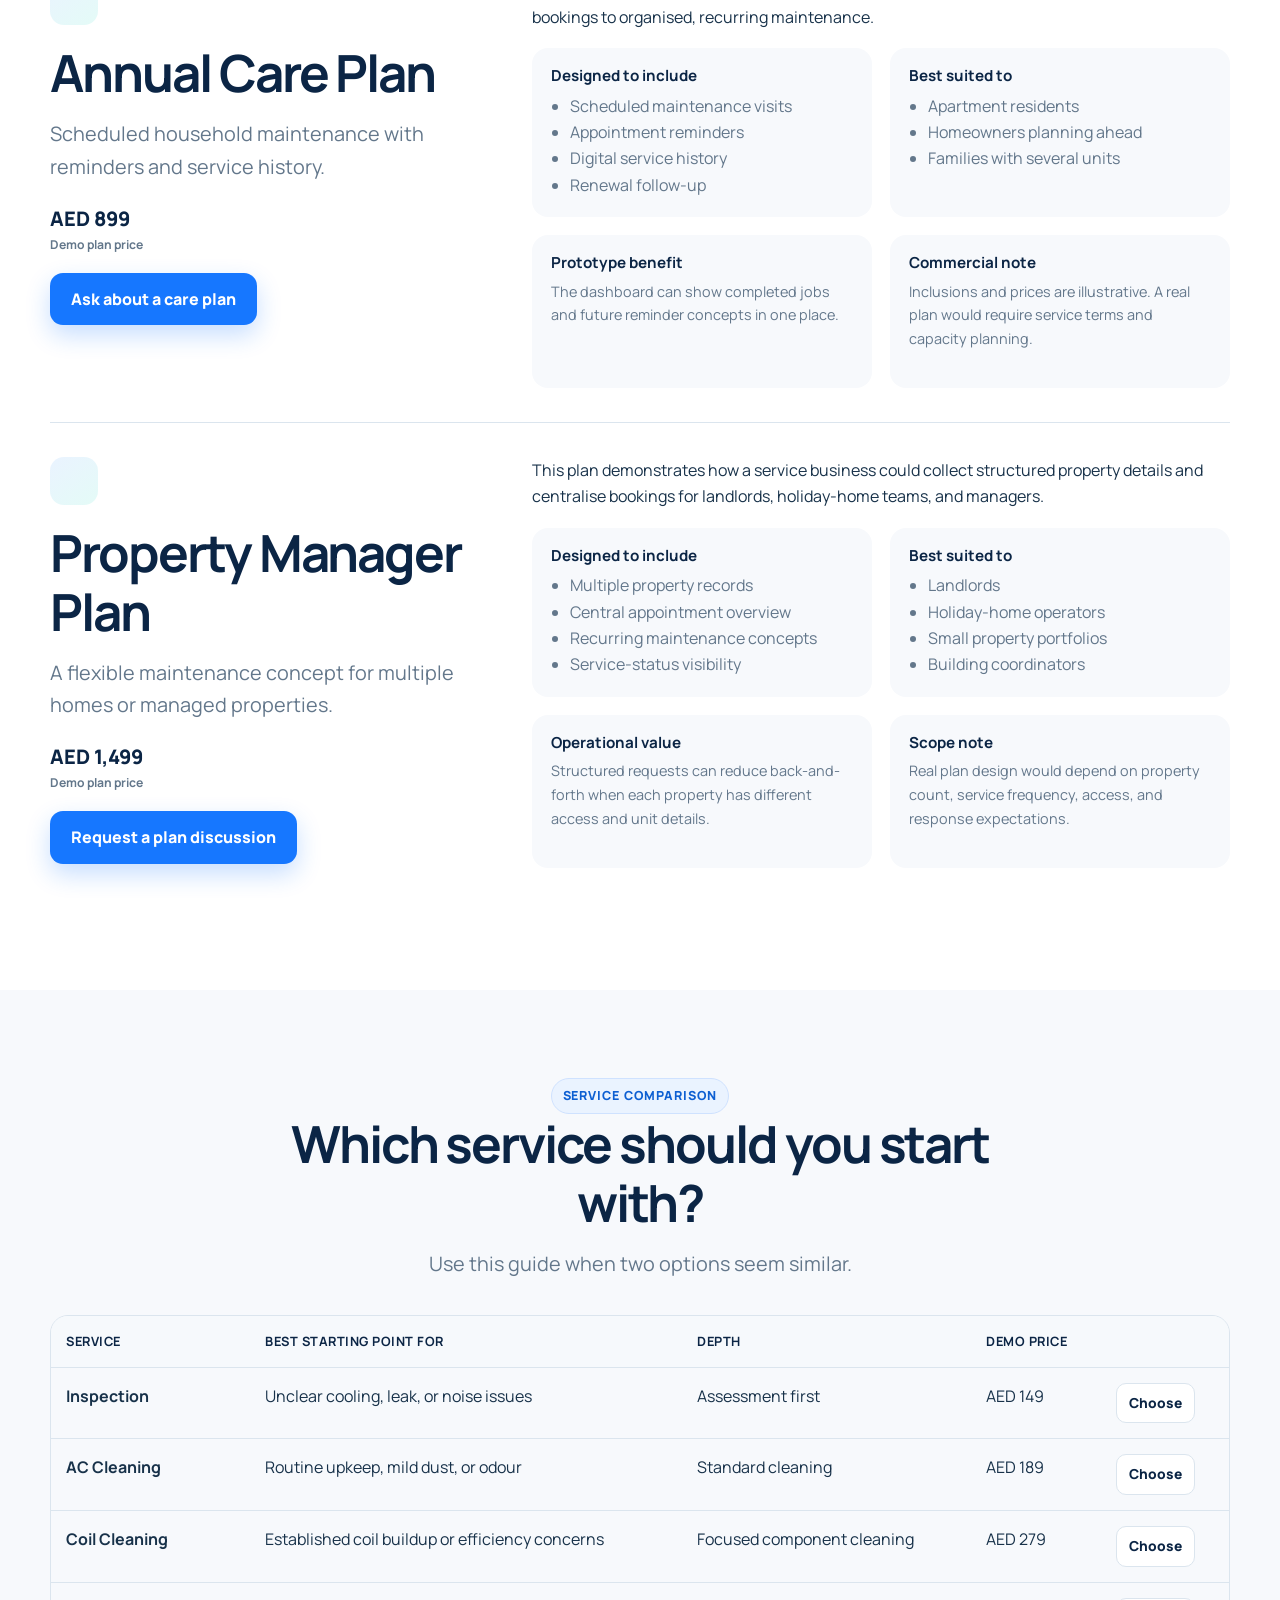
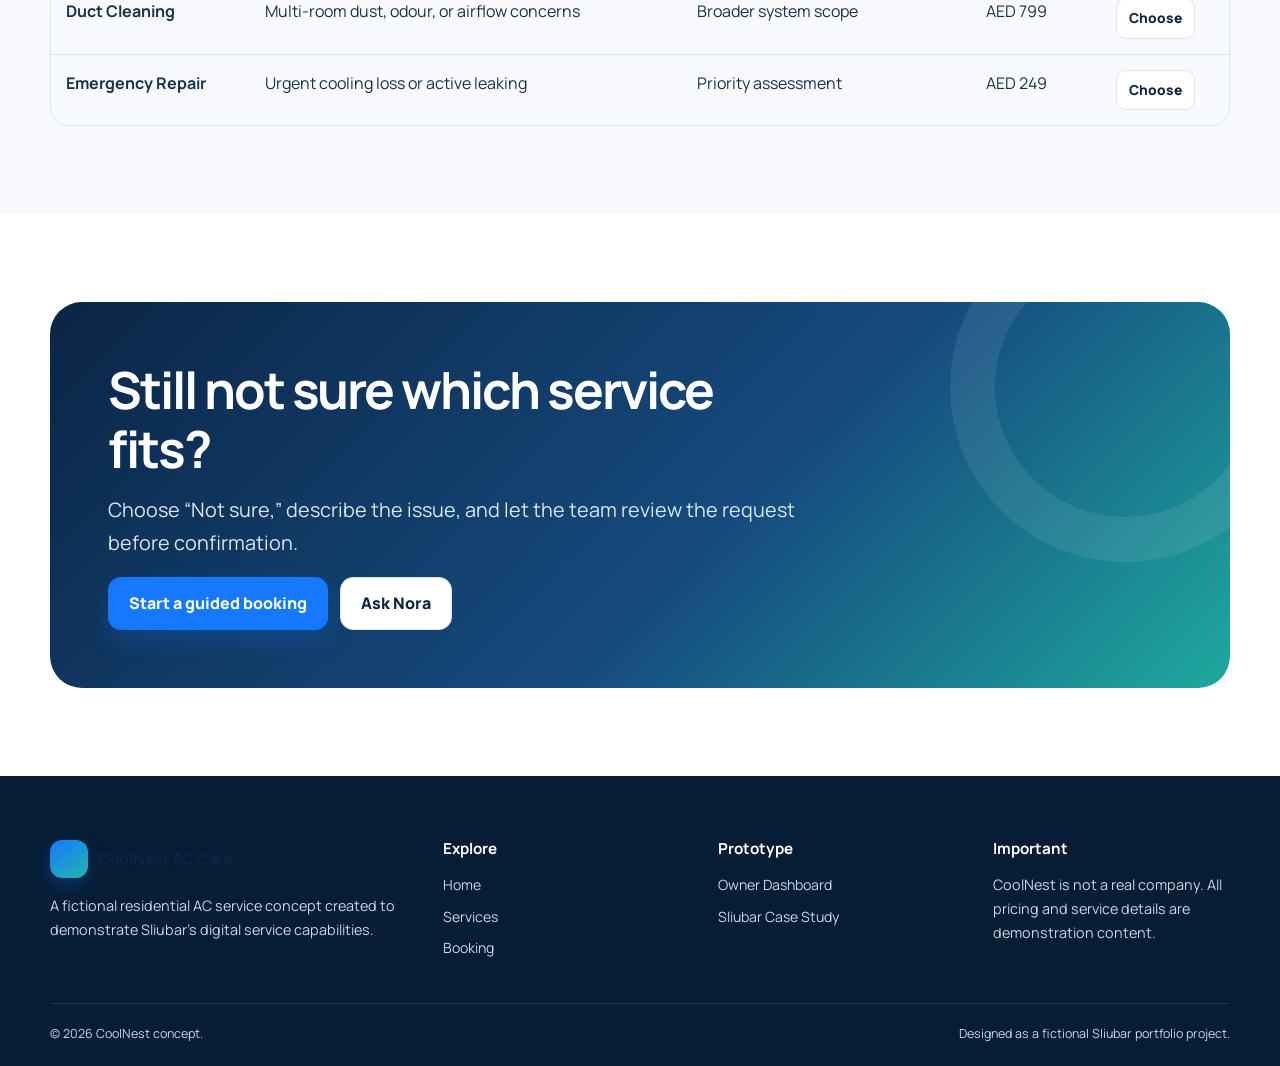
==== commit 30fea167: "Redesign services page with premium UI" ====
--- a/services.html
+++ b/services.html
@@ -7,22 +7,22 @@
 </head>
 <body>
 <a class="skip-link" href="#main">Skip to content</a>
-<header class="site-header"><div class="container nav-wrap"><a class="logo" href="index.html"><span class="logo-mark">❄</span><span>CoolNest AC Care</span></a><button class="nav-toggle" type="button" aria-label="Open navigation" aria-expanded="false"><span></span><span></span><span></span></button><nav class="site-nav" aria-label="Main navigation"><a href="index.html">Home</a><a href="services.html" aria-current="page">Services</a><a href="index.html#how-it-works">How It Works</a><a href="index.html#care-plans">Care Plans</a><a href="index.html#about">About</a><a class="btn btn-primary btn-sm" href="booking.html">Book a Service</a><a href="dashboard.html">Owner Dashboard</a></nav></div></header>
+<header class="site-header"><div class="container nav-wrap"><a class="logo" href="index.html"><span class="logo-mark"><i class="ph ph-snowflake"></i></span><span>CoolNest AC Care</span></a><button class="nav-toggle" type="button" aria-label="Open navigation" aria-expanded="false"><span></span><span></span><span></span></button><nav class="site-nav" aria-label="Main navigation"><a href="index.html">Home</a><a href="services.html" aria-current="page">Services</a><a href="index.html#how-it-works">How It Works</a><a href="index.html#care-plans">Care Plans</a><a href="index.html#about">About</a><a class="btn btn-primary btn-sm" href="booking.html">Book a Service</a><a href="dashboard.html">Owner Dashboard</a></nav></div></header>
 <main id="main">
 <section class="page-hero"><div class="container"><div class="breadcrumb"><a href="index.html">Home</a><span>/</span><span>Services</span></div><span class="eyebrow prototype-badge">Demo service catalogue</span><h1>Choose the right starting point for your AC.</h1><p class="lead max-copy">Each service below explains common symptoms, what a visit could include, who it suits, and an illustrative starting price. Final scope would always be confirmed after review.</p></div></section>
 <section class="section"><div class="container">
-  <article class="service-detail" id="inspection"><div class="service-summary"><div class="icon-box">🔎</div><h2>AC Inspection</h2><p class="lead">A structured first visit when the cause is unclear.</p><div class="price">AED 149<small>Demo starting price</small></div><a class="btn btn-primary" href="booking.html?service=AC%20Inspection" style="margin-top:18px">Book an inspection</a></div><div><p>An inspection is designed for symptoms that need assessment before cleaning, parts, or repair work can be recommended.</p><div class="detail-columns"><div class="detail-box"><h4>Common symptoms</h4><ul><li>AC is not cooling properly</li><li>Water is leaking</li><li>Unusual noise or vibration</li><li>Intermittent performance</li></ul></div><div class="detail-box"><h4>What the concept includes</h4><ul><li>Customer symptom review</li><li>Accessible visual checks</li><li>Initial performance assessment</li><li>Recommended next step</li></ul></div><div class="detail-box"><h4>Best suited to</h4><ul><li>Tenants with a new problem</li><li>Homeowners unsure what to book</li><li>Single or multiple units</li></ul></div><div class="detail-box"><h4>Important note</h4><p class="muted small">This prototype does not claim to diagnose a fault online. The service recommendation only organises the request.</p></div></div></div></article>
-  <article class="service-detail" id="cleaning"><div class="service-summary"><div class="icon-box">✨</div><h2>AC Cleaning</h2><p class="lead">Routine care for fresher airflow and cleaner accessible components.</p><div class="price">AED 189<small>Demo starting price</small></div><a class="btn btn-primary" href="booking.html?service=AC%20Cleaning" style="margin-top:18px">Book AC cleaning</a></div><div><p>Routine AC cleaning is intended for regular household maintenance or minor dust and odour concerns where a deeper duct service has not yet been established as necessary.</p><div class="detail-columns"><div class="detail-box"><h4>Common symptoms</h4><ul><li>Dust around vents</li><li>Mild stale smell</li><li>Routine seasonal maintenance</li><li>Reduced airflow from buildup</li></ul></div><div class="detail-box"><h4>What the concept includes</h4><ul><li>Filter and vent cleaning</li><li>Accessible indoor component cleaning</li><li>Basic airflow check</li><li>Service summary</li></ul></div><div class="detail-box"><h4>Best suited to</h4><ul><li>Apartments and villas</li><li>Regular household maintenance</li><li>Families arranging recurring care</li></ul></div><div class="detail-box"><h4>When to choose something else</h4><p class="muted small">Persistent odour across several rooms or visible duct concerns may need a separate assessment for duct cleaning.</p></div></div></div></article>
-  <article class="service-detail" id="coil-cleaning"><div class="service-summary"><div class="icon-box">🌀</div><h2>Coil Cleaning</h2><p class="lead">Focused cleaning when coil buildup may be affecting performance.</p><div class="price">AED 279<small>Demo starting price</small></div><a class="btn btn-primary" href="booking.html?service=Coil%20Cleaning" style="margin-top:18px">Book coil cleaning</a></div><div><p>Coil cleaning is a more focused service concept for units where accessible coil surfaces may have accumulated dirt and need targeted attention.</p><div class="detail-columns"><div class="detail-box"><h4>Common symptoms</h4><ul><li>Slower cooling</li><li>Longer running cycles</li><li>Visible buildup on accessible coils</li><li>Higher electricity use</li></ul></div><div class="detail-box"><h4>What the concept includes</h4><ul><li>Coil condition review</li><li>Targeted indoor or outdoor coil cleaning</li><li>Post-cleaning check</li><li>Maintenance guidance</li></ul></div><div class="detail-box"><h4>Best suited to</h4><ul><li>Units with established buildup</li><li>Homes with performance concerns</li><li>Preventive maintenance visits</li></ul></div><div class="detail-box"><h4>Scope note</h4><p class="muted small">Access, equipment type, and condition can change the final scope and price in a real service.</p></div></div></div></article>
-  <article class="service-detail" id="duct-cleaning"><div class="service-summary"><div class="icon-box">🌬</div><h2>AC Duct Cleaning</h2><p class="lead">A deeper concept for dust, odour, and airflow concerns across rooms.</p><div class="price">AED 799<small>Demo starting price</small></div><a class="btn btn-primary" href="booking.html?service=AC%20Duct%20Cleaning" style="margin-top:18px">Request duct cleaning</a></div><div><p>Duct cleaning is positioned for broader indoor-air concerns that appear across multiple vents or rooms, especially in larger homes.</p><div class="detail-columns"><div class="detail-box"><h4>Common symptoms</h4><ul><li>Persistent dust from several vents</li><li>Odour across multiple rooms</li><li>Long-overdue duct maintenance</li><li>Uneven airflow concerns</li></ul></div><div class="detail-box"><h4>What the concept includes</h4><ul><li>Scope and access review</li><li>Duct cleaning plan</li><li>Vent and grille attention</li><li>Completion summary</li></ul></div><div class="detail-box"><h4>Best suited to</h4><ul><li>Villas and larger apartments</li><li>Homes with multi-room concerns</li><li>Landlords and holiday homes</li></ul></div><div class="detail-box"><h4>Booking note</h4><p class="muted small">Customers should include the number of units, rooms, and any known access constraints.</p></div></div></div></article>
-  <article class="service-detail" id="emergency"><div class="service-summary"><div class="icon-box">🚨</div><h2>Emergency AC Repair</h2><p class="lead">Priority review for time-sensitive loss of cooling or active leaking.</p><div class="price">AED 249<small>Demo starting price</small></div><a class="btn btn-primary" href="booking.html?service=Emergency%20Repair&urgency=Emergency" style="margin-top:18px">Request urgent support</a></div><div><p>This option is intended to flag an urgent request for faster review. It does not guarantee arrival time or confirm technician availability.</p><div class="detail-columns"><div class="detail-box"><h4>Common situations</h4><ul><li>Complete loss of cooling</li><li>Active water leaking</li><li>Urgent occupied-property issue</li><li>Time-sensitive landlord request</li></ul></div><div class="detail-box"><h4>What the concept includes</h4><ul><li>Priority request flag</li><li>Symptom and safety review</li><li>Availability confirmation</li><li>Technician assignment update</li></ul></div><div class="detail-box"><h4>Safety first</h4><ul><li>Turn off the unit if safe</li><li>Do not touch exposed wiring</li><li>Seek urgent help for sparks or smoke</li></ul></div><div class="detail-box"><h4>Important note</h4><p class="muted small">A real provider must confirm emergency availability. This prototype demonstrates the workflow only.</p></div></div></div></article>
-  <article class="service-detail" id="annual-plan"><div class="service-summary"><div class="icon-box">📅</div><h2>Annual Care Plan</h2><p class="lead">Scheduled household maintenance with reminders and service history.</p><div class="price">AED 899<small>Demo plan price</small></div><a class="btn btn-primary" href="booking.html?service=Annual%20Care%20Plan" style="margin-top:18px">Ask about a care plan</a></div><div><p>The Annual Care Plan demonstrates how CoolNest could move customers from one-off bookings to organised, recurring maintenance.</p><div class="detail-columns"><div class="detail-box"><h4>Designed to include</h4><ul><li>Scheduled maintenance visits</li><li>Appointment reminders</li><li>Digital service history</li><li>Renewal follow-up</li></ul></div><div class="detail-box"><h4>Best suited to</h4><ul><li>Apartment residents</li><li>Homeowners planning ahead</li><li>Families with several units</li></ul></div><div class="detail-box"><h4>Prototype benefit</h4><p class="muted small">The dashboard can show completed jobs and future reminder concepts in one place.</p></div><div class="detail-box"><h4>Commercial note</h4><p class="muted small">Inclusions and prices are illustrative. A real plan would require service terms and capacity planning.</p></div></div></div></article>
-  <article class="service-detail" id="manager-plan"><div class="service-summary"><div class="icon-box">🏢</div><h2>Property Manager Plan</h2><p class="lead">A flexible maintenance concept for multiple homes or managed properties.</p><div class="price">AED 1,499<small>Demo plan price</small></div><a class="btn btn-primary" href="booking.html?service=Property%20Manager%20Plan" style="margin-top:18px">Request a plan discussion</a></div><div><p>This plan demonstrates how a service business could collect structured property details and centralise bookings for landlords, holiday-home teams, and managers.</p><div class="detail-columns"><div class="detail-box"><h4>Designed to include</h4><ul><li>Multiple property records</li><li>Central appointment overview</li><li>Recurring maintenance concepts</li><li>Service-status visibility</li></ul></div><div class="detail-box"><h4>Best suited to</h4><ul><li>Landlords</li><li>Holiday-home operators</li><li>Small property portfolios</li><li>Building coordinators</li></ul></div><div class="detail-box"><h4>Operational value</h4><p class="muted small">Structured requests can reduce back-and-forth when each property has different access and unit details.</p></div><div class="detail-box"><h4>Scope note</h4><p class="muted small">Real plan design would depend on property count, service frequency, access, and response expectations.</p></div></div></div></article>
+  <article class="service-detail" id="inspection"><div class="service-summary"><div class="icon-box"><i class="ph ph-magnifying-glass"></i></div><h2>AC Inspection</h2><p class="lead">A structured first visit when the cause is unclear.</p><div class="price">AED 149<small>Demo starting price</small></div><a class="btn btn-primary" href="booking.html?service=AC%20Inspection" style="margin-top:18px">Book an inspection</a></div><div><p>An inspection is designed for symptoms that need assessment before cleaning, parts, or repair work can be recommended.</p><div class="detail-columns"><div class="detail-box"><h4>Common symptoms</h4><ul><li>AC is not cooling properly</li><li>Water is leaking</li><li>Unusual noise or vibration</li><li>Intermittent performance</li></ul></div><div class="detail-box"><h4>What the concept includes</h4><ul><li>Customer symptom review</li><li>Accessible visual checks</li><li>Initial performance assessment</li><li>Recommended next step</li></ul></div><div class="detail-box"><h4>Best suited to</h4><ul><li>Tenants with a new problem</li><li>Homeowners unsure what to book</li><li>Single or multiple units</li></ul></div><div class="detail-box"><h4>Important note</h4><p class="muted small">This prototype does not claim to diagnose a fault online. The service recommendation only organises the request.</p></div></div></div></article>
+  <article class="service-detail" id="cleaning"><div class="service-summary"><div class="icon-box"><i class="ph ph-sparkle"></i></div><h2>AC Cleaning</h2><p class="lead">Routine care for fresher airflow and cleaner accessible components.</p><div class="price">AED 189<small>Demo starting price</small></div><a class="btn btn-primary" href="booking.html?service=AC%20Cleaning" style="margin-top:18px">Book AC cleaning</a></div><div><p>Routine AC cleaning is intended for regular household maintenance or minor dust and odour concerns where a deeper duct service has not yet been established as necessary.</p><div class="detail-columns"><div class="detail-box"><h4>Common symptoms</h4><ul><li>Dust around vents</li><li>Mild stale smell</li><li>Routine seasonal maintenance</li><li>Reduced airflow from buildup</li></ul></div><div class="detail-box"><h4>What the concept includes</h4><ul><li>Filter and vent cleaning</li><li>Accessible indoor component cleaning</li><li>Basic airflow check</li><li>Service summary</li></ul></div><div class="detail-box"><h4>Best suited to</h4><ul><li>Apartments and villas</li><li>Regular household maintenance</li><li>Families arranging recurring care</li></ul></div><div class="detail-box"><h4>When to choose something else</h4><p class="muted small">Persistent odour across several rooms or visible duct concerns may need a separate assessment for duct cleaning.</p></div></div></div></article>
+  <article class="service-detail" id="coil-cleaning"><div class="service-summary"><div class="icon-box"><i class="ph ph-fan"></i></div><h2>Coil Cleaning</h2><p class="lead">Focused cleaning when coil buildup may be affecting performance.</p><div class="price">AED 279<small>Demo starting price</small></div><a class="btn btn-primary" href="booking.html?service=Coil%20Cleaning" style="margin-top:18px">Book coil cleaning</a></div><div><p>Coil cleaning is a more focused service concept for units where accessible coil surfaces may have accumulated dirt and need targeted attention.</p><div class="detail-columns"><div class="detail-box"><h4>Common symptoms</h4><ul><li>Slower cooling</li><li>Longer running cycles</li><li>Visible buildup on accessible coils</li><li>Higher electricity use</li></ul></div><div class="detail-box"><h4>What the concept includes</h4><ul><li>Coil condition review</li><li>Targeted indoor or outdoor coil cleaning</li><li>Post-cleaning check</li><li>Maintenance guidance</li></ul></div><div class="detail-box"><h4>Best suited to</h4><ul><li>Units with established buildup</li><li>Homes with performance concerns</li><li>Preventive maintenance visits</li></ul></div><div class="detail-box"><h4>Scope note</h4><p class="muted small">Access, equipment type, and condition can change the final scope and price in a real service.</p></div></div></div></article>
+  <article class="service-detail" id="duct-cleaning"><div class="service-summary"><div class="icon-box"><i class="ph ph-wind"></i></div><h2>AC Duct Cleaning</h2><p class="lead">A deeper concept for dust, odour, and airflow concerns across rooms.</p><div class="price">AED 799<small>Demo starting price</small></div><a class="btn btn-primary" href="booking.html?service=AC%20Duct%20Cleaning" style="margin-top:18px">Request duct cleaning</a></div><div><p>Duct cleaning is positioned for broader indoor-air concerns that appear across multiple vents or rooms, especially in larger homes.</p><div class="detail-columns"><div class="detail-box"><h4>Common symptoms</h4><ul><li>Persistent dust from several vents</li><li>Odour across multiple rooms</li><li>Long-overdue duct maintenance</li><li>Uneven airflow concerns</li></ul></div><div class="detail-box"><h4>What the concept includes</h4><ul><li>Scope and access review</li><li>Duct cleaning plan</li><li>Vent and grille attention</li><li>Completion summary</li></ul></div><div class="detail-box"><h4>Best suited to</h4><ul><li>Villas and larger apartments</li><li>Homes with multi-room concerns</li><li>Landlords and holiday homes</li></ul></div><div class="detail-box"><h4>Booking note</h4><p class="muted small">Customers should include the number of units, rooms, and any known access constraints.</p></div></div></div></article>
+  <article class="service-detail" id="emergency"><div class="service-summary"><div class="icon-box"><i class="ph ph-warning"></i></div><h2>Emergency AC Repair</h2><p class="lead">Priority review for time-sensitive loss of cooling or active leaking.</p><div class="price">AED 249<small>Demo starting price</small></div><a class="btn btn-primary" href="booking.html?service=Emergency%20Repair&urgency=Emergency" style="margin-top:18px">Request urgent support</a></div><div><p>This option is intended to flag an urgent request for faster review. It does not guarantee arrival time or confirm technician availability.</p><div class="detail-columns"><div class="detail-box"><h4>Common situations</h4><ul><li>Complete loss of cooling</li><li>Active water leaking</li><li>Urgent occupied-property issue</li><li>Time-sensitive landlord request</li></ul></div><div class="detail-box"><h4>What the concept includes</h4><ul><li>Priority request flag</li><li>Symptom and safety review</li><li>Availability confirmation</li><li>Technician assignment update</li></ul></div><div class="detail-box"><h4>Safety first</h4><ul><li>Turn off the unit if safe</li><li>Do not touch exposed wiring</li><li>Seek urgent help for sparks or smoke</li></ul></div><div class="detail-box"><h4>Important note</h4><p class="muted small">A real provider must confirm emergency availability. This prototype demonstrates the workflow only.</p></div></div></div></article>
+  <article class="service-detail" id="annual-plan"><div class="service-summary"><div class="icon-box"><i class="ph ph-calendar-check"></i></div><h2>Annual Care Plan</h2><p class="lead">Scheduled household maintenance with reminders and service history.</p><div class="price">AED 899<small>Demo plan price</small></div><a class="btn btn-primary" href="booking.html?service=Annual%20Care%20Plan" style="margin-top:18px">Ask about a care plan</a></div><div><p>The Annual Care Plan demonstrates how CoolNest could move customers from one-off bookings to organised, recurring maintenance.</p><div class="detail-columns"><div class="detail-box"><h4>Designed to include</h4><ul><li>Scheduled maintenance visits</li><li>Appointment reminders</li><li>Digital service history</li><li>Renewal follow-up</li></ul></div><div class="detail-box"><h4>Best suited to</h4><ul><li>Apartment residents</li><li>Homeowners planning ahead</li><li>Families with several units</li></ul></div><div class="detail-box"><h4>Prototype benefit</h4><p class="muted small">The dashboard can show completed jobs and future reminder concepts in one place.</p></div><div class="detail-box"><h4>Commercial note</h4><p class="muted small">Inclusions and prices are illustrative. A real plan would require service terms and capacity planning.</p></div></div></div></article>
+  <article class="service-detail" id="manager-plan"><div class="service-summary"><div class="icon-box"><i class="ph ph-buildings"></i></div><h2>Property Manager Plan</h2><p class="lead">A flexible maintenance concept for multiple homes or managed properties.</p><div class="price">AED 1,499<small>Demo plan price</small></div><a class="btn btn-primary" href="booking.html?service=Property%20Manager%20Plan" style="margin-top:18px">Request a plan discussion</a></div><div><p>This plan demonstrates how a service business could collect structured property details and centralise bookings for landlords, holiday-home teams, and managers.</p><div class="detail-columns"><div class="detail-box"><h4>Designed to include</h4><ul><li>Multiple property records</li><li>Central appointment overview</li><li>Recurring maintenance concepts</li><li>Service-status visibility</li></ul></div><div class="detail-box"><h4>Best suited to</h4><ul><li>Landlords</li><li>Holiday-home operators</li><li>Small property portfolios</li><li>Building coordinators</li></ul></div><div class="detail-box"><h4>Operational value</h4><p class="muted small">Structured requests can reduce back-and-forth when each property has different access and unit details.</p></div><div class="detail-box"><h4>Scope note</h4><p class="muted small">Real plan design would depend on property count, service frequency, access, and response expectations.</p></div></div></div></article>
 </div></section>
 <section class="section section-tint"><div class="container"><div class="center max-copy"><span class="eyebrow">Service comparison</span><h2>Which service should you start with?</h2><p class="lead">Use this guide when two options seem similar.</p></div><div class="comparison-table-wrap" style="margin-top:34px"><table><thead><tr><th>Service</th><th>Best starting point for</th><th>Depth</th><th>Demo price</th><th></th></tr></thead><tbody><tr><td><strong>Inspection</strong></td><td>Unclear cooling, leak, or noise issues</td><td>Assessment first</td><td>AED 149</td><td><a class="btn btn-secondary btn-sm" href="booking.html?service=AC%20Inspection">Choose</a></td></tr><tr><td><strong>AC Cleaning</strong></td><td>Routine upkeep, mild dust, or odour</td><td>Standard cleaning</td><td>AED 189</td><td><a class="btn btn-secondary btn-sm" href="booking.html?service=AC%20Cleaning">Choose</a></td></tr><tr><td><strong>Coil Cleaning</strong></td><td>Established coil buildup or efficiency concerns</td><td>Focused component cleaning</td><td>AED 279</td><td><a class="btn btn-secondary btn-sm" href="booking.html?service=Coil%20Cleaning">Choose</a></td></tr><tr><td><strong>Duct Cleaning</strong></td><td>Multi-room dust, odour, or airflow concerns</td><td>Broader system scope</td><td>AED 799</td><td><a class="btn btn-secondary btn-sm" href="booking.html?service=AC%20Duct%20Cleaning">Choose</a></td></tr><tr><td><strong>Emergency Repair</strong></td><td>Urgent cooling loss or active leaking</td><td>Priority assessment</td><td>AED 249</td><td><a class="btn btn-secondary btn-sm" href="booking.html?service=Emergency%20Repair&urgency=Emergency">Choose</a></td></tr></tbody></table></div></div></section>
 <section class="section"><div class="container"><div class="cta-band"><div class="max-copy"><h2>Still not sure which service fits?</h2><p class="lead">Choose “Not sure,” describe the issue, and let the team review the request before confirmation.</p><div class="button-row"><a class="btn btn-primary" href="booking.html?service=Not%20sure">Start a guided booking</a><button class="btn btn-secondary" type="button" onclick="document.getElementById('chatLauncher').click()">Ask Nora</button></div></div></div></div></section>
 </main>
-<footer class="site-footer"><div class="container"><div class="footer-grid"><div><a class="logo" href="index.html"><span class="logo-mark">❄</span><span>CoolNest AC Care</span></a><p class="small" style="margin-top:16px">A fictional residential AC service concept created to demonstrate Sliubar’s digital service capabilities.</p></div><div><h4>Explore</h4><div class="footer-links"><a href="index.html">Home</a><a href="services.html">Services</a><a href="booking.html">Booking</a></div></div><div><h4>Prototype</h4><div class="footer-links"><a href="dashboard.html">Owner Dashboard</a><a href="case-study.html">Sliubar Case Study</a></div></div><div><h4>Important</h4><p class="small">CoolNest is not a real company. All pricing and service details are demonstration content.</p></div></div><div class="footer-bottom"><span>© <span data-current-year></span> CoolNest concept.</span><span>Designed as a fictional Sliubar portfolio project.</span></div></div></footer>
-<button class="chat-launcher" id="chatLauncher" type="button" aria-label="Open Nora, the CoolNest Assistant" aria-expanded="false">💬</button><section class="chat-window" id="chatWindow" aria-label="Nora, the CoolNest Assistant"><header class="chat-header"><span class="avatar">N</span><div class="chat-title"><strong>Nora</strong><small>CoolNest Assistant · simulated</small></div><button class="icon-button" type="button" data-chat-restart aria-label="Restart conversation">↻</button><button class="icon-button" type="button" data-chat-minimize aria-label="Minimise chat">—</button><button class="icon-button" type="button" data-chat-close aria-label="Close chat">×</button></header><div class="chat-body" id="chatBody" aria-live="polite"></div><form class="chat-input-area" id="chatForm"><div class="chat-input-row"><label class="hidden" for="chatInput">Message Nora</label><input id="chatInput" type="text" autocomplete="off" placeholder="Describe the AC problem…"><button type="submit" aria-label="Send message">➤</button></div><p class="chat-safety">For sparks, smoke, burning smells, or electrical concerns, turn off the unit if safe and seek professional support.</p></form></section>
+<footer class="site-footer"><div class="container"><div class="footer-grid"><div><a class="logo" href="index.html"><span class="logo-mark"><i class="ph ph-snowflake"></i></span><span>CoolNest AC Care</span></a><p class="small" style="margin-top:16px">A fictional residential AC service concept created to demonstrate Sliubar’s digital service capabilities.</p></div><div><h4>Explore</h4><div class="footer-links"><a href="index.html">Home</a><a href="services.html">Services</a><a href="booking.html">Booking</a></div></div><div><h4>Prototype</h4><div class="footer-links"><a href="dashboard.html">Owner Dashboard</a><a href="case-study.html">Sliubar Case Study</a></div></div><div><h4>Important</h4><p class="small">CoolNest is not a real company. All pricing and service details are demonstration content.</p></div></div><div class="footer-bottom"><span>© <span data-current-year></span> CoolNest concept.</span><span>Designed as a fictional Sliubar portfolio project.</span></div></div></footer>
+<button class="chat-launcher" id="chatLauncher" type="button" aria-label="Open Nora, the CoolNest Assistant" aria-expanded="false"><i class="ph ph-chat-circle-dots"></i></button><section class="chat-window" id="chatWindow" aria-label="Nora, the CoolNest Assistant"><header class="chat-header"><span class="avatar">N</span><div class="chat-title"><strong>Nora</strong><small>CoolNest Assistant · simulated</small></div><button class="icon-button" type="button" data-chat-restart aria-label="Restart conversation">↻</button><button class="icon-button" type="button" data-chat-minimize aria-label="Minimise chat">—</button><button class="icon-button" type="button" data-chat-close aria-label="Close chat">×</button></header><div class="chat-body" id="chatBody" aria-live="polite"></div><form class="chat-input-area" id="chatForm"><div class="chat-input-row"><label class="hidden" for="chatInput">Message Nora</label><input id="chatInput" type="text" autocomplete="off" placeholder="Describe the AC problem…"><button type="submit" aria-label="Send message"><i class="ph ph-paper-plane-tilt"></i></button></div><p class="chat-safety">For sparks, smoke, burning smells, or electrical concerns, turn off the unit if safe and seek professional support.</p></form></section>
 <script src="script.js"></script>
 </body></html>
